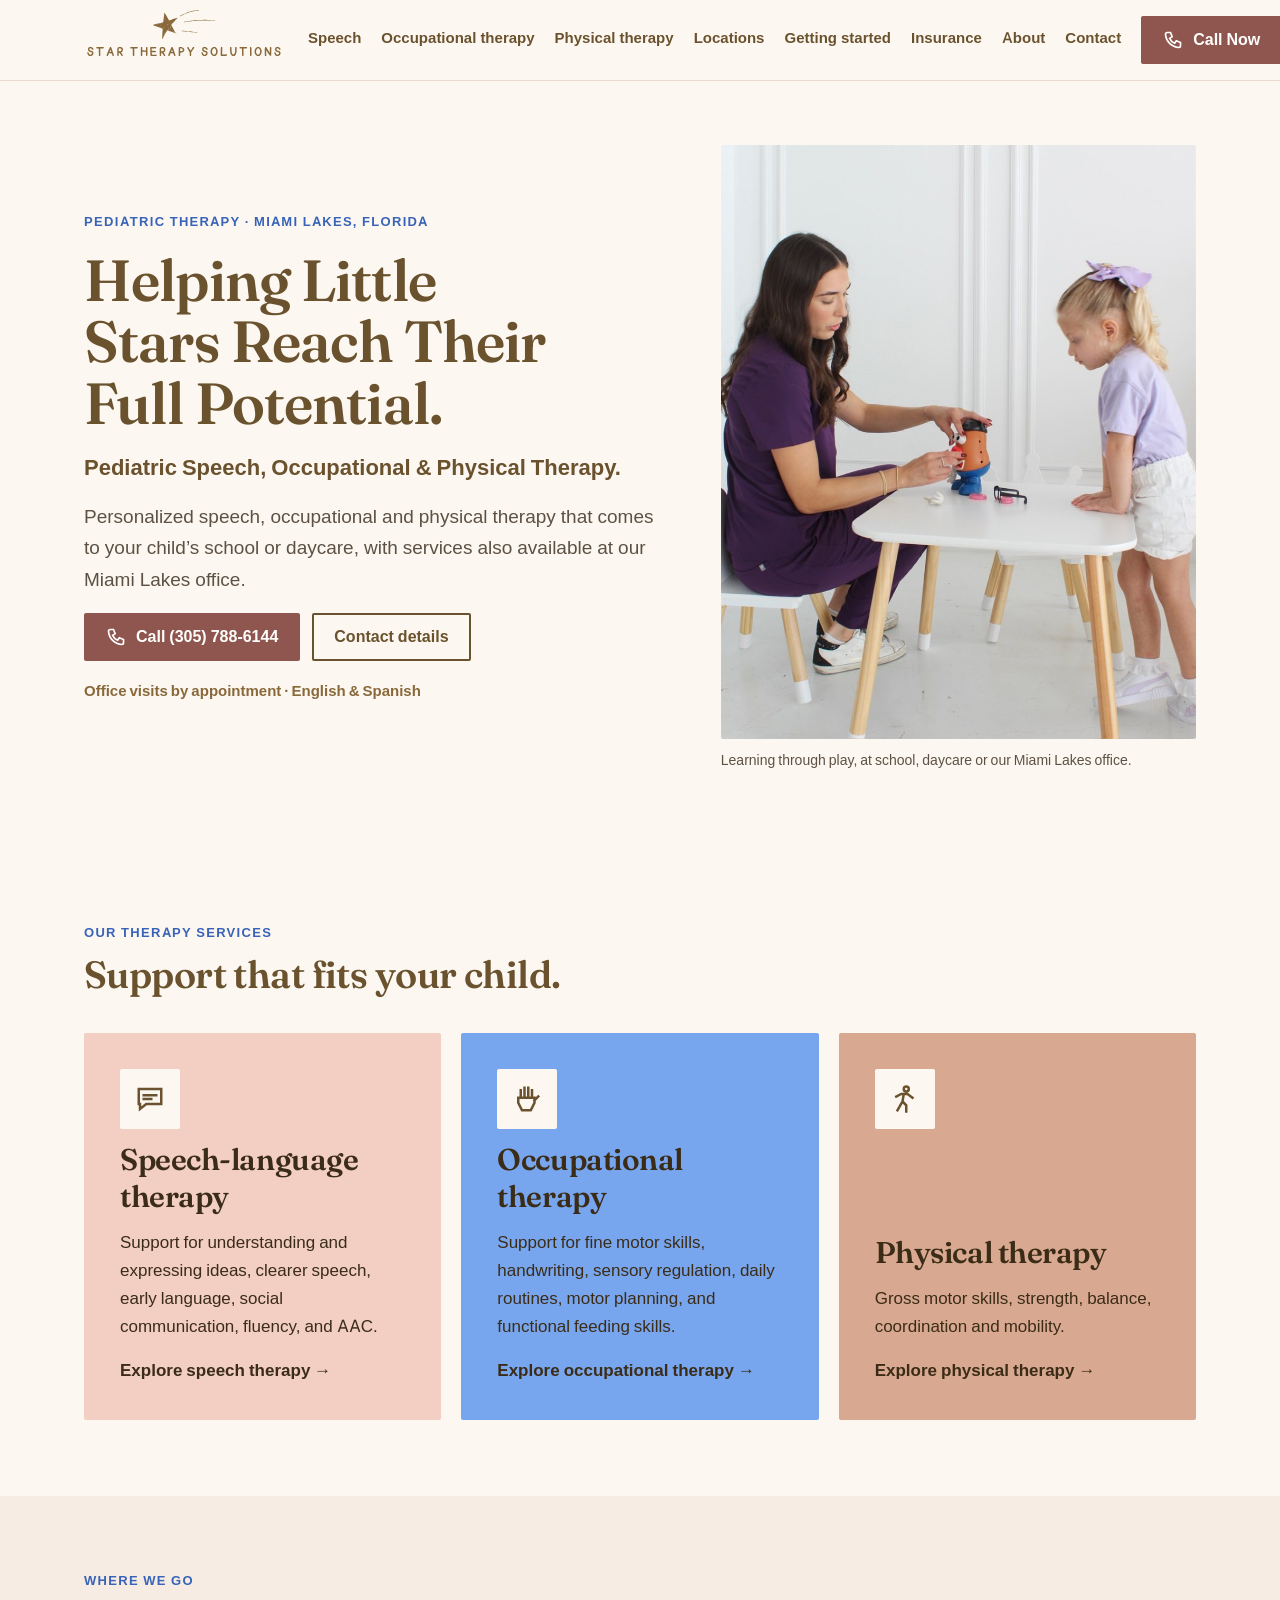
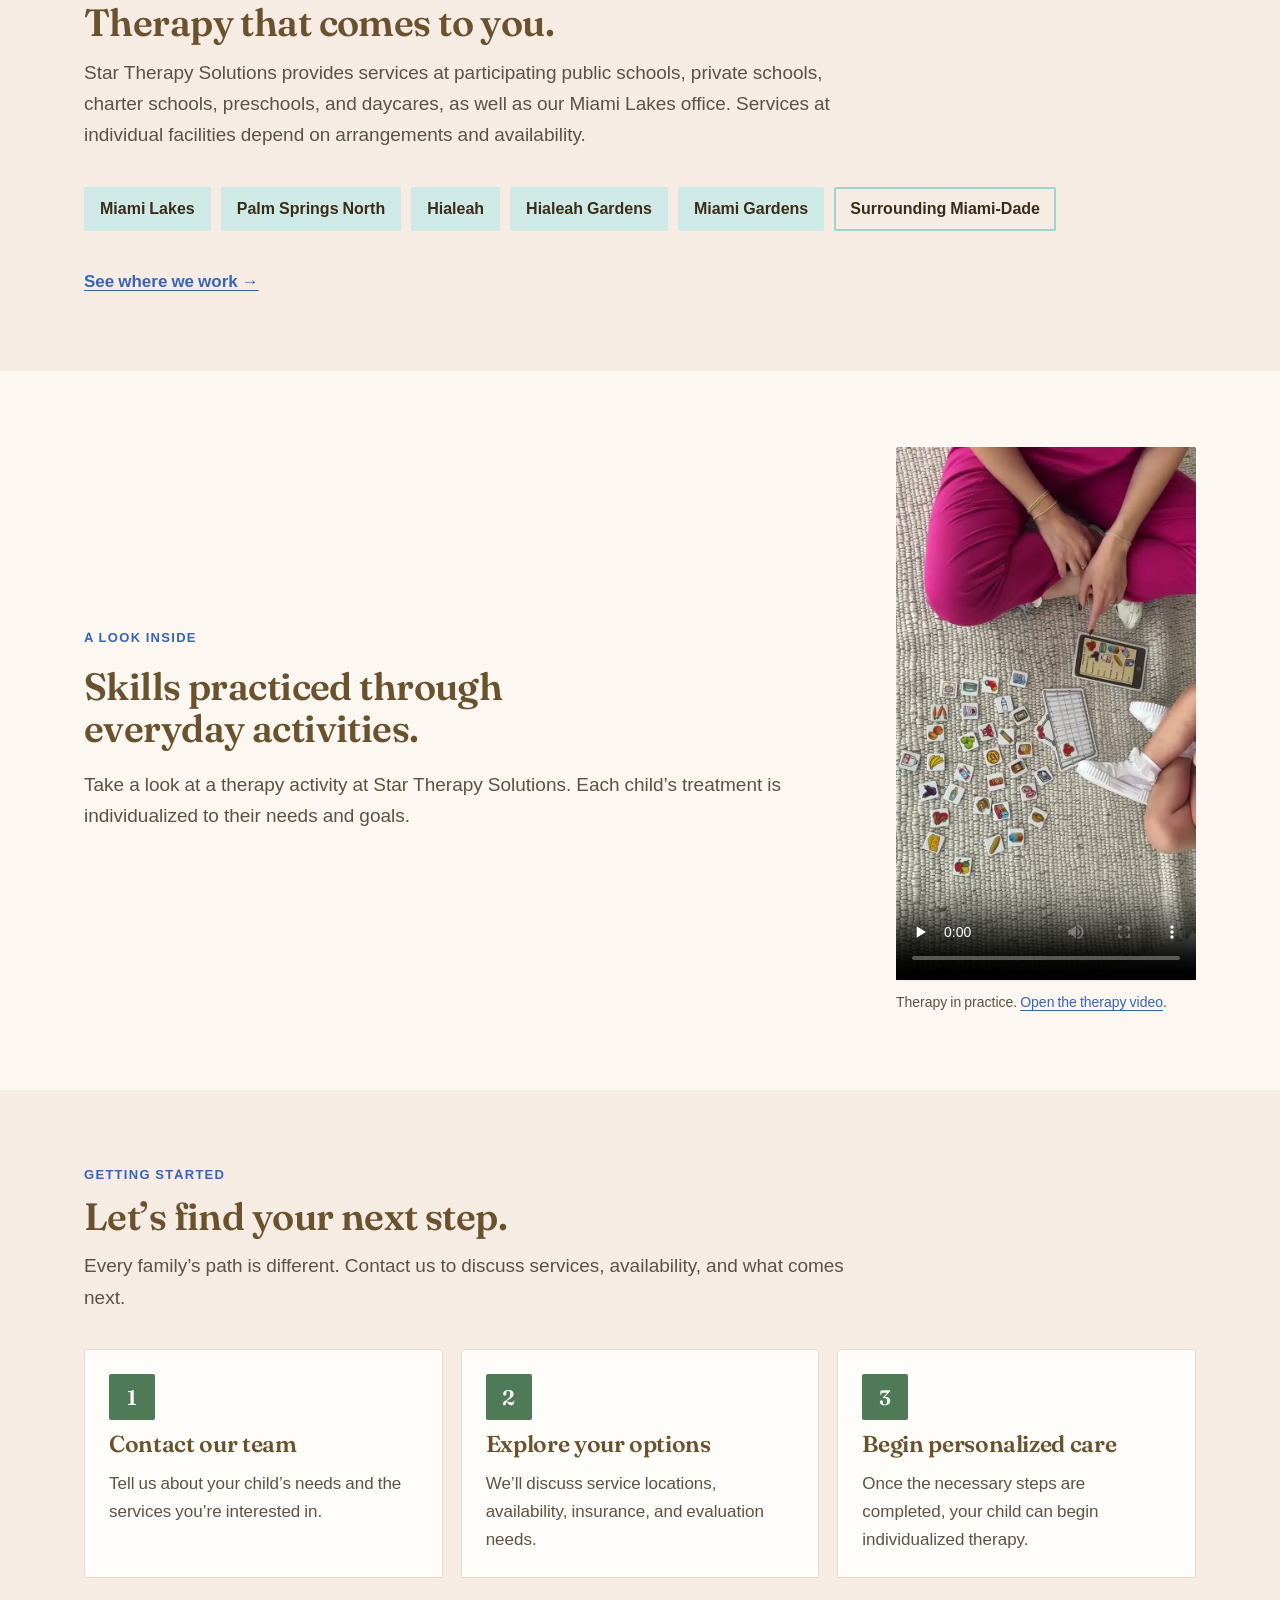
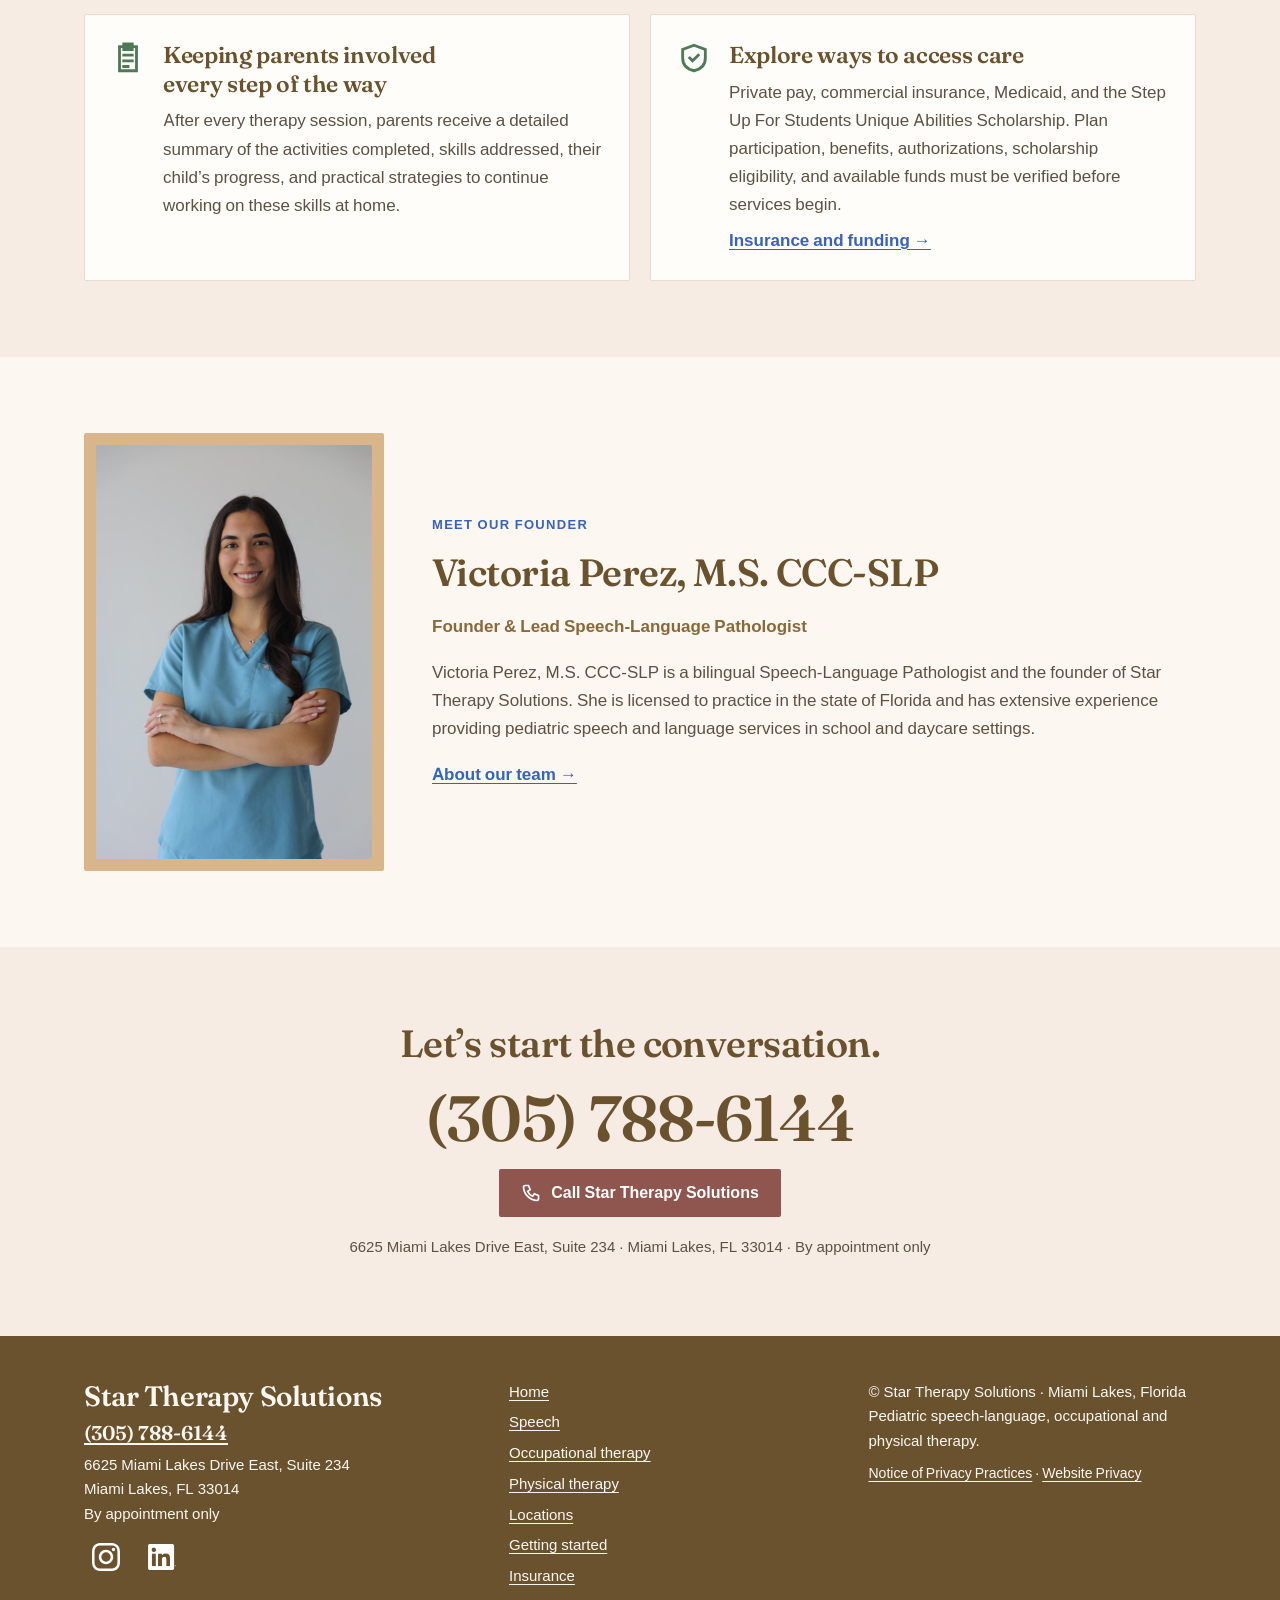
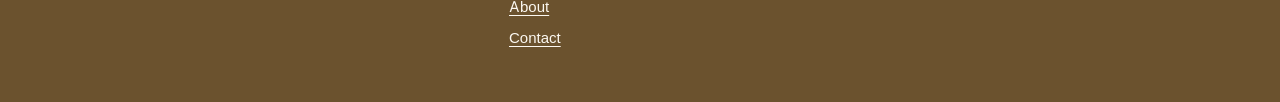
==== index.html @ a1a772ac "Add Privacy page and self-host fonts New /privacy/ page with Notice of Privacy Practices (placeholde" ====
<!doctype html>
<html lang="en">
<head>
  <meta charset="utf-8">
  <meta name="viewport" content="width=device-width, initial-scale=1">
  <title>Star Therapy Solutions | Pediatric Speech, OT and PT in Miami Lakes</title>
  <meta name="description" content="Pediatric speech-language, occupational and physical therapy at participating Miami-Dade schools and daycares and at our Miami Lakes office. Call (305) 788-6144.">
  <link rel="icon" href="startherapy.svg" type="image/svg+xml">
  <link rel="preload" href="assets/fonts/fraunces-600-latin.woff2" as="font" type="font/woff2" crossorigin>
  <link rel="stylesheet" href="assets/css/site.css">
</head>
<body>
  <a class="skip-link" href="#main">Skip to main content</a>
  <header class="site-header">
    <div class="wrap bar">
      <a class="logo" href="./" aria-label="Star Therapy Solutions home"><img src="startherapy.svg" alt="Star Therapy Solutions" width="1366" height="768"></a>
      <nav class="desktop-nav" aria-label="Main">
        <a href="speech-therapy/" style="--cur:var(--blush)">Speech</a>
        <a href="occupational-therapy/" style="--cur:var(--peri)">Occupational therapy</a>
        <a href="physical-therapy/" style="--cur:var(--clay)">Physical therapy</a>
        <a href="locations/" style="--cur:var(--mint)">Locations</a>
        <a href="getting-started/" style="--cur:var(--sage)">Getting started</a>
        <a href="insurance-funding/" style="--cur:var(--lavender)">Insurance</a>
        <a href="about/" style="--cur:var(--latte)">About</a>
        <a href="contact/" style="--cur:var(--rose)">Contact</a>
        <a class="btn" href="tel:+13057886144"><svg class="icon" aria-hidden="true"><use href="assets/icons/icons.svg#phone"></use></svg><span>Call Now</span></a>
      </nav>
      <details class="mobile-nav">
        <summary><svg class="icon" aria-hidden="true"><use href="assets/icons/icons.svg#menu"></use></svg><span>Menu</span></summary>
        <nav aria-label="Mobile navigation">
        <a href="speech-therapy/" style="--cur:var(--blush)">Speech</a>
        <a href="occupational-therapy/" style="--cur:var(--peri)">Occupational therapy</a>
        <a href="physical-therapy/" style="--cur:var(--clay)">Physical therapy</a>
        <a href="locations/" style="--cur:var(--mint)">Locations</a>
        <a href="getting-started/" style="--cur:var(--sage)">Getting started</a>
        <a href="insurance-funding/" style="--cur:var(--lavender)">Insurance</a>
        <a href="about/" style="--cur:var(--latte)">About</a>
        <a href="contact/" style="--cur:var(--rose)">Contact</a>
        <a class="btn" href="tel:+13057886144"><svg class="icon" aria-hidden="true"><use href="assets/icons/icons.svg#phone"></use></svg><span>Call Now</span></a>
        </nav>
      </details>
    </div>
  </header>

  <main id="main">
    <section class="hero" aria-labelledby="hero-title">
      <div class="wrap hero-grid">
        <div class="stack">
          <p class="eyebrow">Pediatric therapy · Miami Lakes, Florida</p>
          <h1 id="hero-title">Helping Little Stars Reach Their Full Potential.</h1>
          <p class="hero-subtitle">Pediatric Speech, Occupational &amp; Physical Therapy.</p>
          <p class="lede">Personalized speech, occupational and physical therapy that comes to your child’s school or daycare, with services also available at our Miami Lakes office.</p>
          <div class="actions"><a class="btn" href="tel:+13057886144"><svg class="icon" aria-hidden="true"><use href="assets/icons/icons.svg#phone"></use></svg><span>Call (305) 788-6144</span></a><a class="btn ghost" href="contact/">Contact details</a></div>
          <p class="note">Office visits by appointment · English &amp; Spanish</p>
        </div>
        <figure class="hero-photo"><img src="assets/images/therapy-play.jpg" alt="A therapist in purple scrubs and a young girl at a child-sized table, building a toy potato figure together." width="900" height="1125" fetchpriority="high"><figcaption>Learning through play, at school, daycare or our Miami Lakes office.</figcaption></figure>
      </div>
    </section>

    <section aria-labelledby="services-title">
      <div class="wrap stack-l">
        <div class="section-head"><p class="eyebrow">Our therapy services</p><h2 id="services-title">Support that fits your child.</h2></div>
        <div class="tiles">
          <a class="tile speech" href="speech-therapy/"><span class="plate"><svg class="icon" aria-hidden="true"><use href="assets/icons/icons.svg#speech"></use></svg></span><h3>Speech-language therapy</h3><p>Support for understanding and expressing ideas, clearer speech, early language, social communication, fluency, and AAC.</p><span class="more">Explore speech therapy →</span></a>
          <a class="tile ot" href="occupational-therapy/"><span class="plate"><svg class="icon" aria-hidden="true"><use href="assets/icons/icons.svg#ot"></use></svg></span><h3>Occupational therapy</h3><p>Support for fine motor skills, handwriting, sensory regulation, daily routines, motor planning, and functional feeding skills.</p><span class="more">Explore occupational therapy →</span></a>
          <a class="tile pt" href="physical-therapy/"><span class="plate"><svg class="icon" aria-hidden="true"><use href="assets/icons/icons.svg#pt"></use></svg></span><h3>Physical therapy</h3><p>Gross motor skills, strength, balance, coordination and mobility.</p><span class="more">Explore physical therapy →</span></a>
        </div>
      </div>
    </section>

    <section class="alt" aria-labelledby="locations-title">
      <div class="wrap stack-l">
        <div class="section-head"><p class="eyebrow">Where we go</p><h2 id="locations-title">Therapy that comes to you.</h2><p class="lede">Star Therapy Solutions provides services at participating public schools, private schools, charter schools, preschools, and daycares, as well as our Miami Lakes office. Services at individual facilities depend on arrangements and availability.</p></div>
        <div class="chips"><span class="chip">Miami Lakes</span><span class="chip">Palm Springs North</span><span class="chip">Hialeah</span><span class="chip">Hialeah Gardens</span><span class="chip">Miami Gardens</span><span class="chip region">Surrounding Miami-Dade</span></div>
        <p><a class="text-link" href="locations/">See where we work →</a></p>
      </div>
    </section>

    <section aria-labelledby="inside-title">
      <div class="wrap media">
        <div class="stack"><p class="eyebrow">A look inside</p><h2 id="inside-title">Skills practiced through everyday activities.</h2><p class="lede">Take a look at a therapy activity at Star Therapy Solutions. Each child’s treatment is individualized to their needs and goals.</p></div>
        <figure><video controls playsinline preload="none" poster="assets/images/therapy-session-poster.jpg" width="720" height="1280" aria-label="Therapy activity at Star Therapy Solutions"><source src="assets/video/therapy-session.mp4" type="video/mp4">Your browser cannot play this clip.</video><figcaption>Therapy in practice. <a href="assets/video/therapy-session.mp4">Open the therapy video</a>.</figcaption></figure>
      </div>
    </section>

    <section class="alt" aria-labelledby="start-title">
      <div class="wrap stack-l">
        <div class="section-head"><p class="eyebrow">Getting started</p><h2 id="start-title">Let’s find your next step.</h2><p class="lede">Every family’s path is different. Contact us to discuss services, availability, and what comes next.</p></div>
        <ol class="grid3">
          <li class="card step"><span class="num" aria-hidden="true">1</span><h3>Contact our team</h3><p>Tell us about your child’s needs and the services you’re interested in.</p></li>
          <li class="card step"><span class="num" aria-hidden="true">2</span><h3>Explore your options</h3><p>We’ll discuss service locations, availability, insurance, and evaluation needs.</p></li>
          <li class="card step"><span class="num" aria-hidden="true">3</span><h3>Begin personalized care</h3><p>Once the necessary steps are completed, your child can begin individualized therapy.</p></li>
        </ol>
        <div class="grid2">
          <article class="panel"><svg class="icon" aria-hidden="true"><use href="assets/icons/icons.svg#summary"></use></svg><div class="stack-s"><h3>Keeping parents involved every step of the way</h3><p>After every therapy session, parents receive a detailed summary of the activities completed, skills addressed, their child’s progress, and practical strategies to continue working on these skills at home.</p></div></article>
          <article class="panel"><svg class="icon" aria-hidden="true"><use href="assets/icons/icons.svg#shield"></use></svg><div class="stack-s"><h3>Explore ways to access care</h3><p>Private pay, commercial insurance, Medicaid, and the Step Up For Students Unique Abilities Scholarship. Plan participation, benefits, authorizations, scholarship eligibility, and available funds must be verified before services begin.</p><a class="text-link" href="insurance-funding/">Insurance and funding →</a></div></article>
        </div>
      </div>
    </section>

    <section aria-labelledby="founder-heading">
      <div class="wrap founder">
        <figure class="founder-photo"><img src="assets/images/victoria-perez.jpg" alt="Victoria Perez, smiling, in teal scrubs with her arms crossed." width="900" height="1350" loading="lazy"></figure>
        <div class="stack">
          <p class="eyebrow">Meet our founder</p>
          <h2 id="founder-heading">Victoria Perez, M.S. CCC-SLP</h2>
          <p class="role">Founder &amp; Lead Speech-Language Pathologist</p>
          <p>Victoria Perez, M.S. CCC-SLP is a bilingual Speech-Language Pathologist and the founder of Star Therapy Solutions. She is licensed to practice in the state of Florida and has extensive experience providing pediatric speech and language services in school and daycare settings.</p>
          <p><a class="text-link" href="about/">About our team →</a></p>
        </div>
      </div>
    </section>

    <section class="cta" aria-labelledby="cta-heading">
      <div class="wrap stack center">
        <h2 id="cta-heading">Let’s start the conversation.</h2>
        <p class="phone-big"><a href="tel:+13057886144">(305) 788-6144</a></p>
        <a class="btn" href="tel:+13057886144"><svg class="icon" aria-hidden="true"><use href="assets/icons/icons.svg#phone"></use></svg><span>Call Star Therapy Solutions</span></a>
        <p class="small">6625 Miami Lakes Drive East, Suite 234 · Miami Lakes, FL 33014 · By appointment only</p>
      </div>
    </section>
  </main>

  <footer class="site-footer">
    <div class="wrap footer-grid">
      <div class="stack-s">
        <p class="footer-name">Star Therapy Solutions</p>
        <p class="footer-phone"><a href="tel:+13057886144">(305) 788-6144</a></p>
        <address>6625 Miami Lakes Drive East, Suite 234<br>Miami Lakes, FL 33014<br>By appointment only</address>
        <nav class="footer-social" aria-label="Social media"><a href="https://www.instagram.com/startherapysolutions/" aria-label="Star Therapy Solutions on Instagram (opens in a new tab)" target="_blank" rel="noopener noreferrer"><img class="social-icon" src="assets/images/instagram-glyph-black.svg" alt="" width="32" height="32" loading="lazy"></a><a href="https://www.linkedin.com/company/star-therapy-solutions/" aria-label="Star Therapy Solutions on LinkedIn (opens in a new tab)" target="_blank" rel="noopener noreferrer"><img class="social-icon" src="assets/images/linkedin-in-black.png" alt="" width="32" height="32" loading="lazy"></a></nav>
      </div>
      <nav class="footer-links" aria-label="Footer"><a href="./">Home</a><a href="speech-therapy/">Speech</a><a href="occupational-therapy/">Occupational therapy</a><a href="physical-therapy/">Physical therapy</a><a href="locations/">Locations</a><a href="getting-started/">Getting started</a><a href="insurance-funding/">Insurance</a><a href="about/">About</a><a href="contact/">Contact</a></nav>
      <div class="stack-s">
        <p>© Star Therapy Solutions · Miami Lakes, Florida<br>Pediatric speech-language, occupational and physical therapy.</p>
        <p class="footer-legal"><a href="privacy/#notice">Notice of Privacy Practices</a> · <a href="privacy/#website">Website Privacy</a></p>
      </div>
    </div>
  </footer>
  <div class="mobile-actions" aria-label="Quick contact"><a class="btn" href="tel:+13057886144"><svg class="icon" aria-hidden="true"><use href="assets/icons/icons.svg#phone"></use></svg><span>Call Now</span></a><a class="btn ghost" href="contact/">Contact details</a></div>
  <script src="assets/js/navigation.js"></script>
</body>
</html>
---- assets/css/site.css ----
/* Star Therapy Solutions · Direction A (Warm)
   Owner palette (October 2026), Fraunces headlines, Public Sans text, 2px corners.
   Pastel tiles carry deep-bronze text; only rosewood and sage deep carry white text. */
/* Fonts are self-hosted (SIL Open Font License, see assets/fonts/OFL-*.txt) so no visitor data goes to a font service. */
@font-face{font-family:"Fraunces";font-style:normal;font-weight:600;font-display:swap;src:url("../fonts/fraunces-600-latin.woff2") format("woff2")}
@font-face{font-family:"Public Sans";font-style:normal;font-weight:100 900;font-display:swap;src:url("../fonts/public-sans-latin.woff2") format("woff2")}
:root{
  --cream:#FCF8F1; --sand:#F6ECE3; --card:#FFFDF9; --line:#EADBD0;
  --ink:#6B522E; --body:#5C5144; --logo:#89683A; --deep:#3B2C17;
  --blush:#F2CEC3; --peri:#78A6EE; --peri-deep:#3863B8; --mint:#CFEAE6; --mint-line:#9FD3CC;
  --latte:#D9B68A; --sage:#9CC5A1; --sage-deep:#4E7A57; --lavender:#E6D2F2; --clay:#D9A890;
  --rose:#8F5650; --rose-hover:#74443F;
  --head:'Fraunces',Georgia,serif; --text:'Public Sans',Arial,sans-serif;
  --r:2px; --wrap:1160px;
  color-scheme:light;
}

*{box-sizing:border-box}
html{scroll-behavior:smooth;scroll-padding-top:100px}
body{margin:0;background:var(--cream);color:var(--body);font:17px/1.65 var(--text);overflow-wrap:break-word;-webkit-font-smoothing:antialiased}
img,video{max-width:100%;height:auto;display:block}
figure{margin:0}
ul,ol{margin:0;padding:0;list-style:none}
address{font-style:normal}
p{margin:0}
h1,h2,h3{font-family:var(--head);font-weight:600;color:var(--ink);margin:0;text-wrap:balance;letter-spacing:-.015em}
h1{font-size:clamp(34px,5vw,58px);line-height:1.06}
h2{font-size:clamp(28px,3.2vw,38px);line-height:1.12}
h3,.h3{font-size:clamp(20px,2vw,23px);line-height:1.25}
a{color:var(--peri-deep);text-underline-offset:3px}
a:focus-visible,button:focus-visible,summary:focus-visible,video:focus-visible{outline:3px solid var(--peri-deep);outline-offset:3px}
.sr-only{position:absolute;width:1px;height:1px;padding:0;margin:-1px;overflow:hidden;clip-path:inset(50%);white-space:nowrap;border:0}
.skip-link{position:fixed;top:8px;left:8px;transform:translateY(-160%);z-index:100;background:var(--card);color:var(--ink);padding:12px 20px;border:2px solid var(--ink);border-radius:var(--r)}
.skip-link:focus{transform:translateY(0)}
.wrap{max-width:var(--wrap);margin:0 auto;padding-inline:24px}
.stack{display:flex;flex-direction:column;gap:18px;min-width:0}
.stack-s{display:flex;flex-direction:column;gap:8px;min-width:0}
.stack-l{display:flex;flex-direction:column;gap:36px}
.center{align-items:center;text-align:center}
.icon{width:24px;height:24px;flex:none;fill:none;stroke:currentColor;stroke-width:2;stroke-linecap:square;stroke-linejoin:miter}

/* Header */
.site-header{position:sticky;top:0;z-index:20;background:rgba(252,248,241,.96);backdrop-filter:blur(10px);border-bottom:1px solid var(--line)}
.bar{display:flex;align-items:center;gap:24px;min-height:80px;position:relative}
.logo{display:block;width:200px;height:62px;overflow:hidden;flex:none}
.logo img{width:200px;transform:translateY(-24px)}
.desktop-nav{margin-left:auto;display:flex;align-items:center;gap:20px}
.desktop-nav a:not(.btn){color:var(--ink);text-decoration:none;font-weight:600;font-size:15px;padding-block:6px;border-bottom:3px solid transparent;white-space:nowrap}
.desktop-nav a:not(.btn):hover{border-bottom-color:var(--line)}
.desktop-nav a[aria-current="page"]{border-bottom-color:var(--cur,var(--rose))}
.mobile-nav{display:none;margin-left:auto}
.mobile-nav summary{list-style:none;display:inline-flex;align-items:center;gap:8px;cursor:pointer;min-height:44px;padding:10px 14px;border:1px solid var(--line);border-radius:var(--r);font-weight:700;color:var(--ink)}
.mobile-nav summary::-webkit-details-marker{display:none}
.mobile-nav nav{position:absolute;top:100%;left:0;right:0;display:flex;flex-direction:column;padding:6px 24px 18px;background:var(--cream);border-bottom:1px solid var(--line);box-shadow:0 16px 24px rgba(59,44,23,.08)}
.mobile-nav nav a:not(.btn){display:flex;justify-content:space-between;align-items:center;padding:14px 0;border-bottom:1px solid var(--line);font:600 20px/1.2 var(--head);color:var(--ink);text-decoration:none}
.mobile-nav nav a:not(.btn)::after{content:"";width:12px;height:12px;background:var(--cur,var(--line))}
.mobile-nav nav .btn{margin-top:16px}

/* Buttons */
.btn{display:inline-flex;align-items:center;justify-content:center;gap:10px;white-space:nowrap;min-height:48px;padding:13px 22px;background:var(--rose);color:#FFFEFC;font:700 16px/1.2 var(--text);text-decoration:none;border:0;border-radius:var(--r);transition:background .15s}
.btn:hover{background:var(--rose-hover)}
.btn .icon{width:20px;height:20px}
.btn.ghost{background:transparent;color:var(--ink);border:2px solid var(--ink);padding:11px 20px}
.btn.ghost:hover{background:var(--sand)}
.actions{display:flex;flex-wrap:wrap;gap:12px}
.text-link{font-weight:700}

/* Sections */
section{padding-block:76px}
.alt{background:var(--sand)}
.section-head{display:flex;flex-direction:column;gap:12px;max-width:760px}
.eyebrow{font:700 13px/1.4 var(--text);letter-spacing:.1em;text-transform:uppercase;color:var(--peri-deep)}
.lede{font-size:clamp(17px,1.8vw,19px);max-width:60ch}
.small{font-size:15px;max-width:72ch}
.note{font-size:15px;font-weight:700;color:var(--logo)}
.grid2{display:grid;grid-template-columns:1fr 1fr;gap:20px}
.grid3{display:grid;grid-template-columns:repeat(3,1fr);gap:18px}

/* Hero */
.hero{padding-block:64px 76px}
.hero-grid{display:grid;grid-template-columns:1.1fr .9fr;gap:56px;align-items:center}
.hero-subtitle{font:600 clamp(19px,2vw,22px)/1.4 var(--text);color:var(--ink)}
.hero-photo{max-width:480px;justify-self:end;width:100%}
.hero-photo img{width:100%;border-radius:var(--r)}
.hero-photo figcaption,.media figcaption{font-size:14px;color:var(--body);margin-top:10px}
.page-hero{padding-block:60px 64px}

/* Chips */
.chips{display:flex;flex-wrap:wrap;gap:10px}
.chip{background:var(--mint);color:var(--deep);font-weight:700;font-size:16px;padding:9px 16px;border-radius:var(--r)}
.chip.region{background:transparent;border:2px solid var(--mint-line);padding:7px 14px}

/* Service tiles and icon plates */
.tiles{display:grid;grid-template-columns:repeat(3,1fr);gap:20px}
.tile{display:flex;flex-direction:column;justify-content:flex-end;gap:12px;min-height:300px;padding:36px;border-radius:var(--r);color:var(--deep);text-decoration:none;transition:transform .15s}
.tile:hover{transform:translateY(-3px)}
.tile h3{font-size:clamp(24px,2.6vw,30px);color:var(--deep)}
.tile .more{font-weight:700;margin-top:4px}
.tile.speech{background:var(--blush)}
.tile.ot{background:var(--peri)}
.tile.pt{background:var(--clay)}
.plate{width:60px;height:60px;display:grid;place-items:center;flex:none;background:var(--cream);color:var(--ink);border-radius:var(--r)}
.plate .icon{width:30px;height:30px}
.tile .plate{margin-bottom:auto}
.plate.big{width:76px;height:76px}
.plate.big .icon{width:38px;height:38px}
.plate.speech{background:var(--blush);color:var(--deep)}
.plate.ot{background:var(--peri);color:var(--deep)}
.plate.pt{background:var(--clay);color:var(--deep)}
.plate.loc{background:var(--mint);color:var(--deep)}
.plate.fund{background:var(--lavender);color:var(--deep)}

/* Cards, steps, panels */
.card{display:flex;flex-direction:column;gap:10px;min-width:0;background:var(--card);border:1px solid var(--line);border-radius:var(--r);padding:24px}
.card.row{flex-direction:row;align-items:flex-start;gap:18px}
.area{border-top:5px solid var(--stripe)}
.area h3{font-size:19px}
.area p{font-size:15px}
.step .num{width:46px;height:46px;display:grid;place-items:center;background:var(--sage-deep);color:#FFFEFC;font:600 21px var(--head);border-radius:var(--r)}
.panel{display:flex;gap:18px;min-width:0;background:var(--sand);border-radius:var(--r);padding:26px}
.alt .panel{background:var(--card);border:1px solid var(--line)}
.panel > .icon{width:34px;height:34px;color:var(--sage-deep)}
.notice{max-width:72ch;background:var(--sand);border-left:4px solid var(--rose);padding:14px 18px;font-size:15px}

/* Video, founder, team, settings, office */
.media{display:grid;grid-template-columns:1fr 300px;gap:56px;align-items:center}
.media video{width:100%;aspect-ratio:9/16;object-fit:contain;background:var(--sand);border-radius:var(--r)}
.founder{display:grid;grid-template-columns:300px 1fr;gap:48px;align-items:center}
.founder-photo{padding:12px;background:var(--latte);border-radius:var(--r)}
.founder-photo img{width:100%;border-radius:var(--r)}
.role{font-weight:700;color:var(--logo)}
.team-photo{padding:12px;background:var(--latte);border-radius:var(--r)}
.team-photo img{width:100%;border-radius:var(--r)}
.team-photo figcaption{font-size:14px;color:var(--deep);margin-top:10px;font-weight:600}
.settings li{display:flex;align-items:center;gap:16px;padding-block:16px;border-bottom:1px solid var(--line)}
.settings li:last-child{border-bottom:0}
.settings p{font-size:15px}
.office-card{padding:0;overflow:hidden}
.office-card img{width:100%;aspect-ratio:16/10;object-fit:cover;object-position:50% 60%}
.office-card .stack{padding:24px}

/* Call section */
.cta{background:var(--sand)}
.phone-big{font:600 clamp(38px,6vw,64px)/1.05 var(--head);color:var(--ink);letter-spacing:-.015em}
.phone-big a{color:inherit;text-decoration:none}
.phone-big a:hover{text-decoration:underline}

/* Footer */
.site-footer{background:var(--ink);color:var(--cream);padding-block:44px 52px;font-size:15px}
.footer-grid{display:grid;grid-template-columns:1.2fr 1fr 1fr;gap:32px}
.site-footer a{color:var(--cream)}
.footer-links{display:flex;flex-direction:column;gap:6px}
.footer-name{font:600 28px/1.15 var(--head);letter-spacing:-.015em}
.footer-phone{font:600 20px var(--head)}
.footer-social{display:flex;gap:12px}
.footer-social a{display:inline-grid;place-items:center;width:44px;height:44px;border-radius:var(--r);transition:opacity .15s}
.footer-social a:hover{opacity:.75}
.social-icon{width:28px;height:28px;object-fit:contain;filter:invert(1)}

/* Mobile call bar */
.mobile-actions{display:none}

@media (max-width:1060px){
  .tiles{grid-template-columns:1fr 1fr}
  .tiles .tile:last-child{grid-column:1 / -1;min-height:220px}
}
@media (max-width:1260px){
  .desktop-nav{display:none}
  .mobile-nav{display:block}
}
@media (max-width:860px){
  .hero-grid,.tiles,.grid2,.grid3,.founder,.media,.footer-grid{grid-template-columns:1fr}
  .hero-photo{justify-self:start}
  .founder-photo{max-width:300px}
  .media figure{max-width:300px}
  section{padding-block:56px}
  .hero{padding-block:40px 56px}
  .tile{min-height:240px;padding:28px}
  .mobile-actions{display:flex;position:fixed;left:0;right:0;bottom:0;z-index:30;gap:10px;padding:12px 16px calc(12px + env(safe-area-inset-bottom,0px));background:var(--cream);border-top:1px solid var(--line)}
  .mobile-actions .btn:first-child{flex:1}
  body{padding-bottom:84px}
  html{scroll-padding-bottom:96px}
}
@media (max-width:420px){
  .wrap{padding-inline:18px}
  .logo{width:170px;height:53px}
  .logo img{width:170px;transform:translateY(-20px)}
  .hero .actions{flex-direction:column;align-items:stretch}
  .card.row{flex-direction:column}
}
@media (max-width:360px){
  .bar{gap:12px}
  .logo{width:138px;height:43px}
  .logo img{width:138px;transform:translateY(-16px)}
  .mobile-nav summary{padding:10px 12px}
}
@media (prefers-reduced-motion:reduce){html{scroll-behavior:auto}*{transition:none!important}}
/* Privacy page and footer legal links */
.legal > *{max-width:760px}
.legal h3{margin-top:12px}
.footer-legal{font-size:14px}
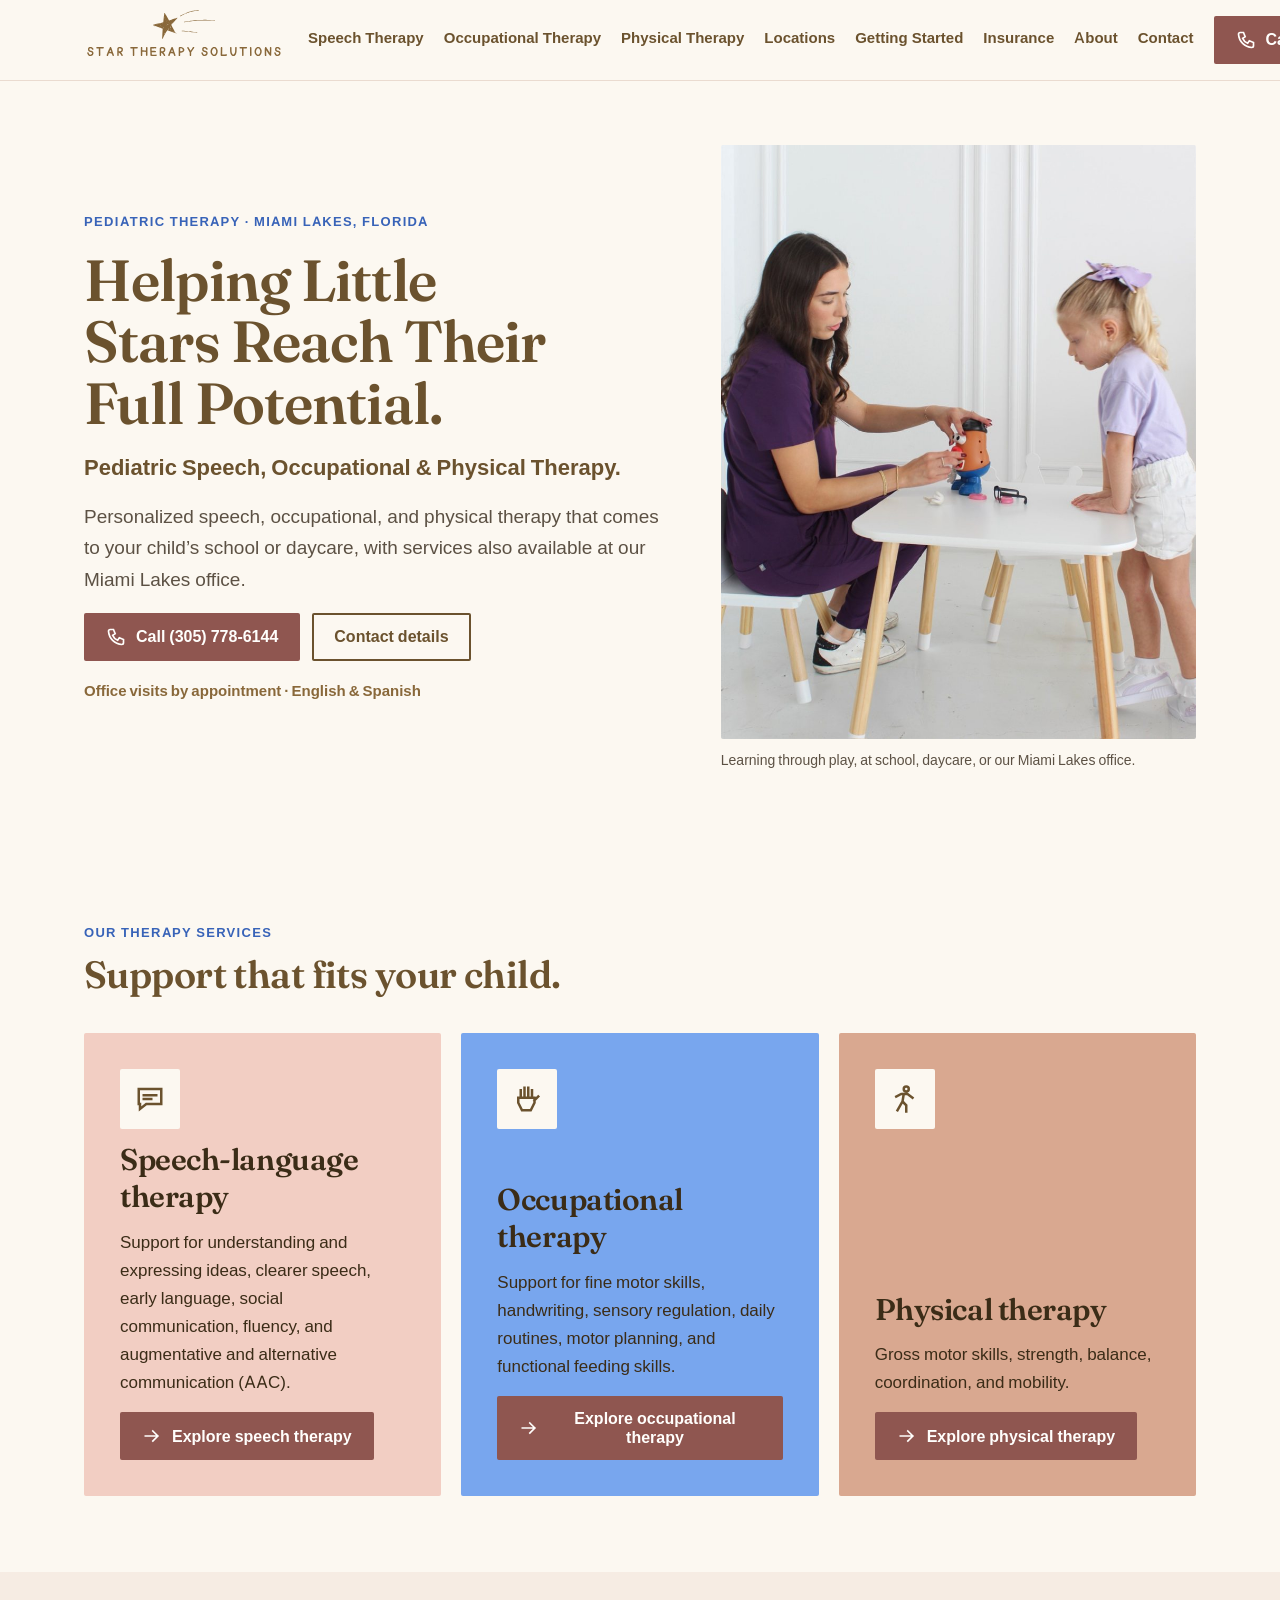
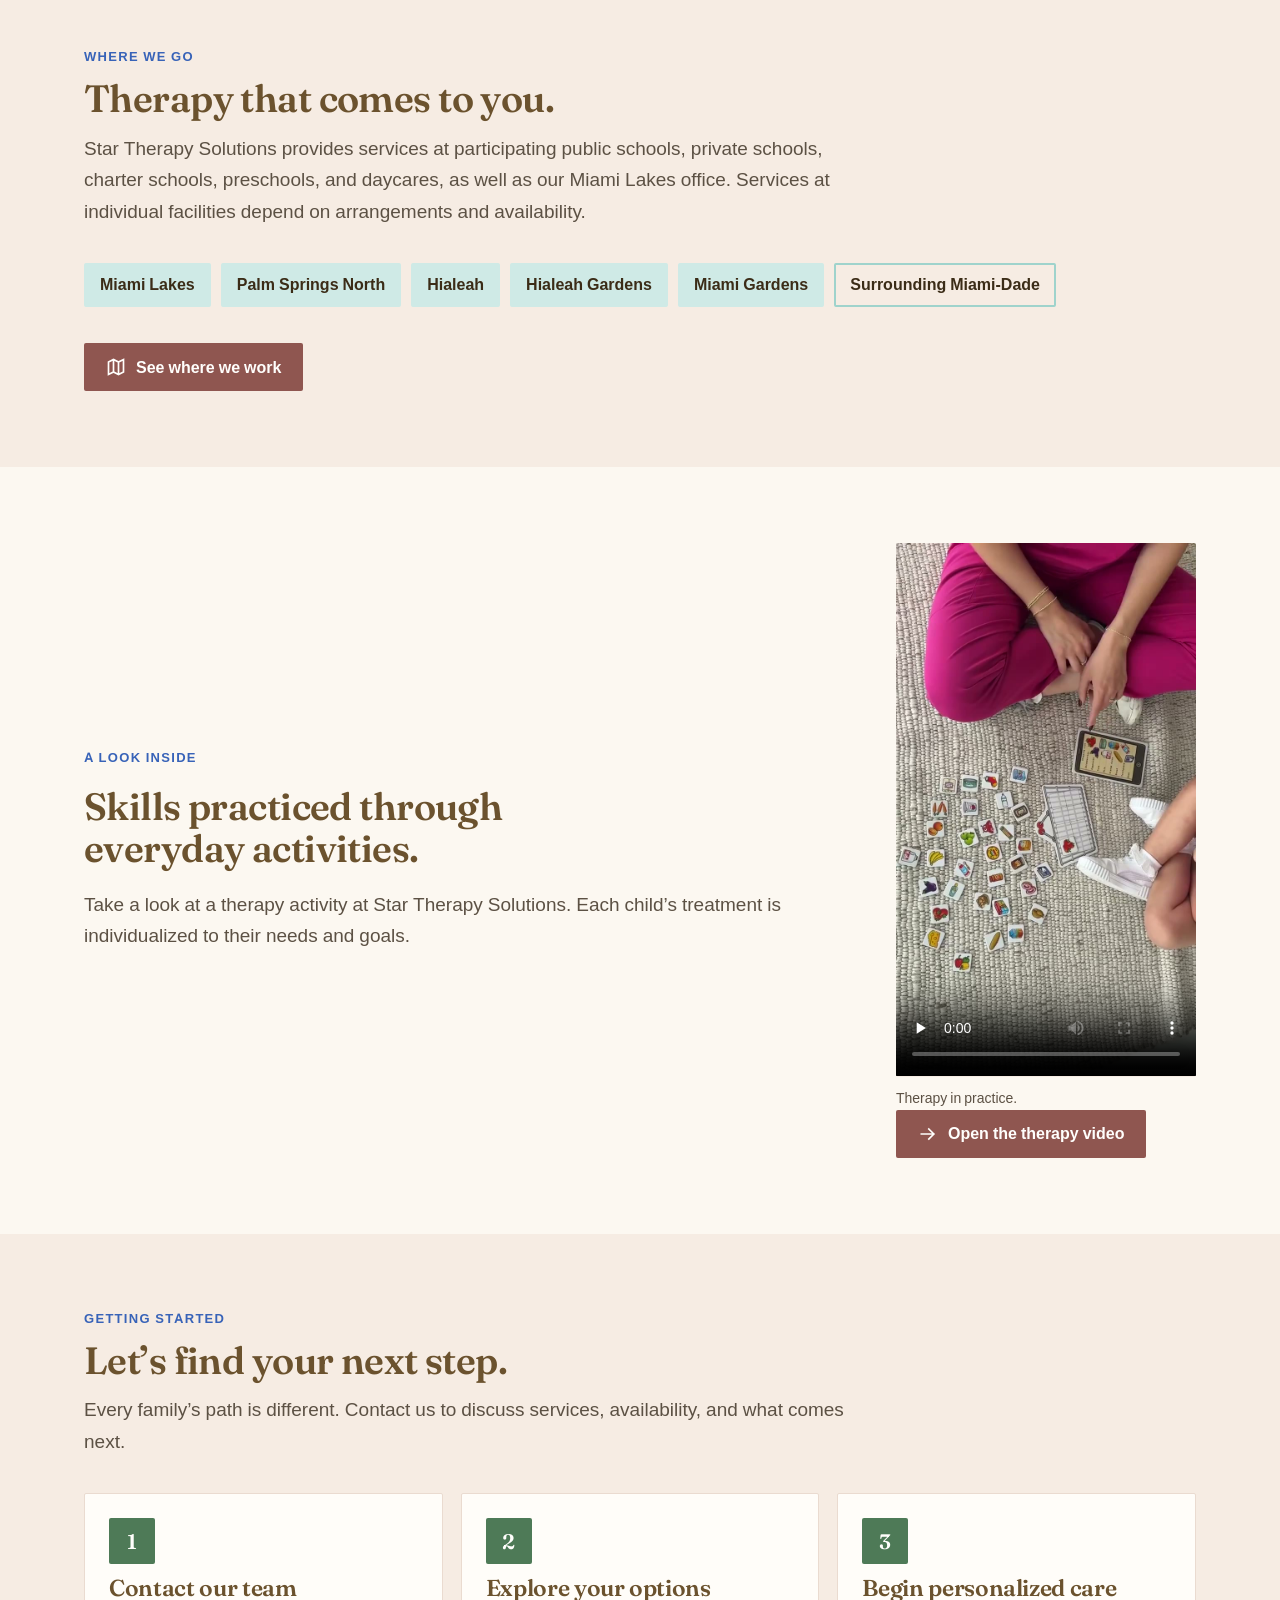
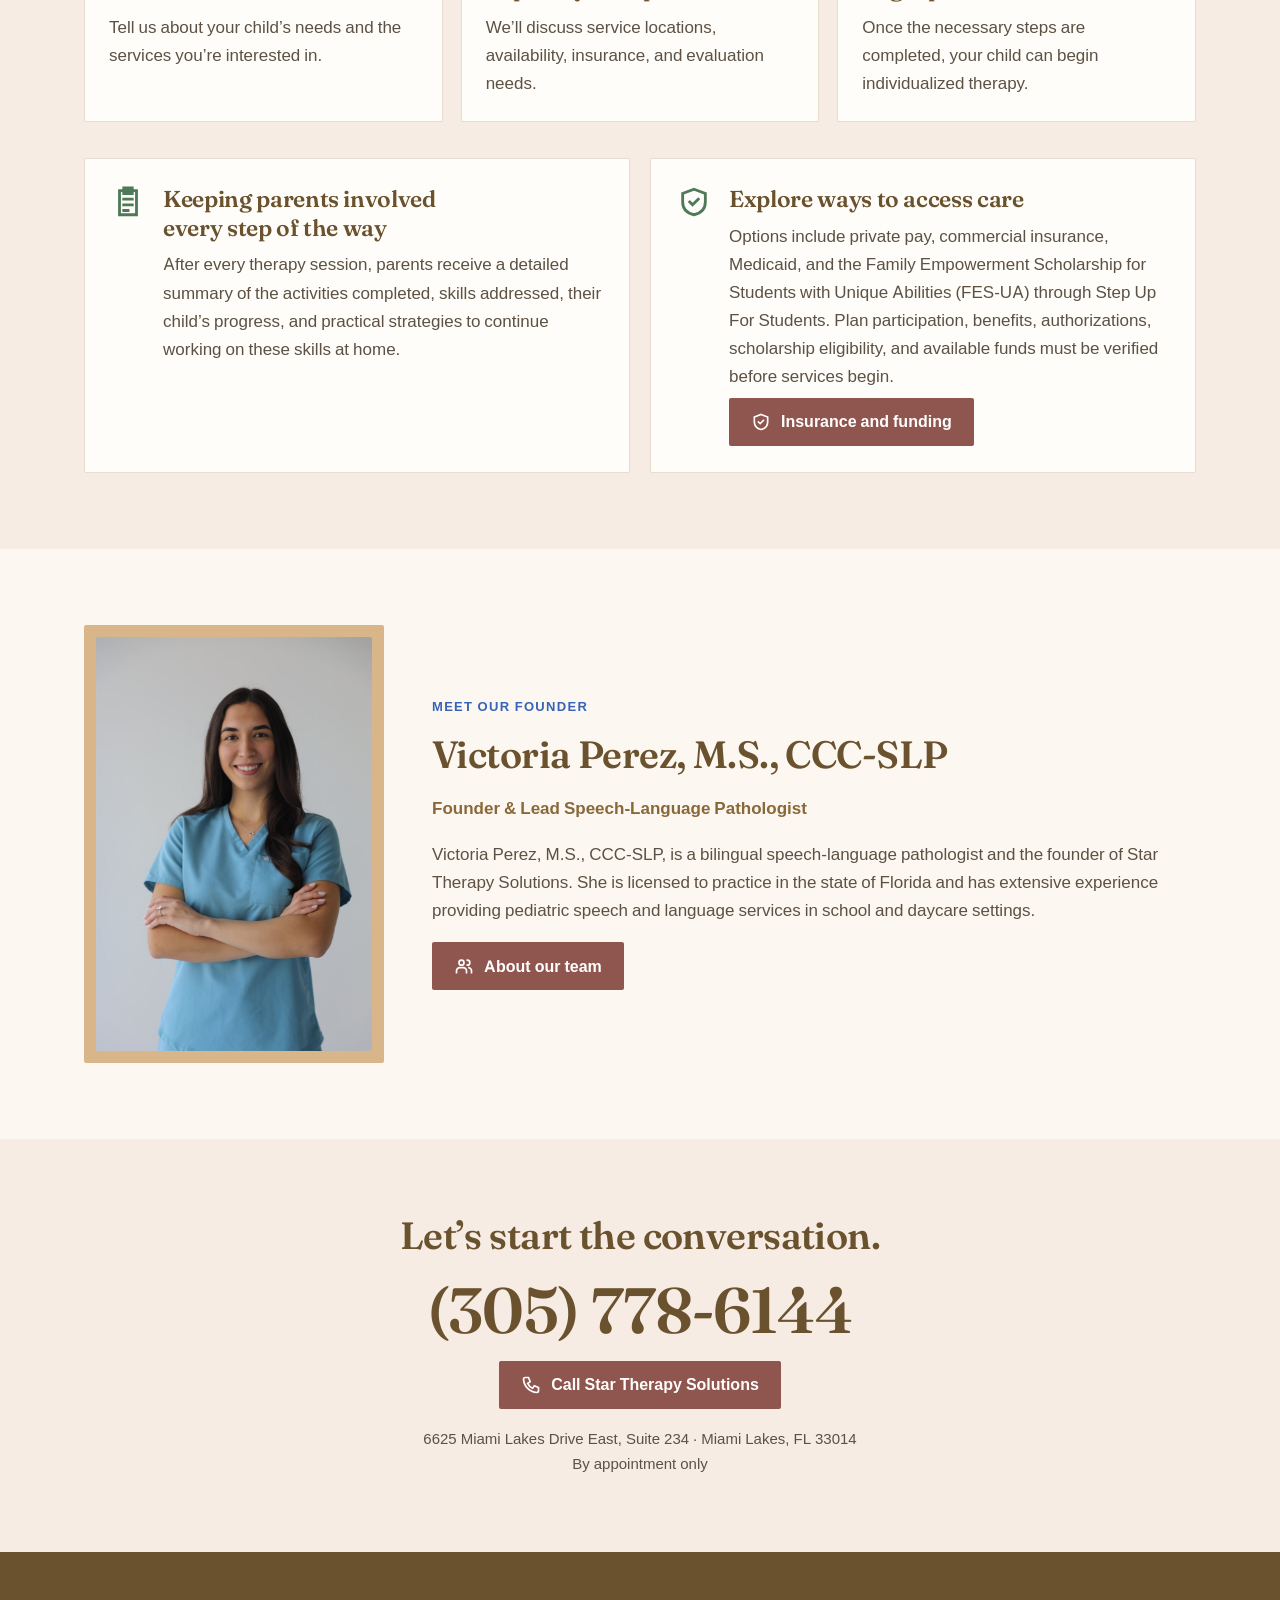
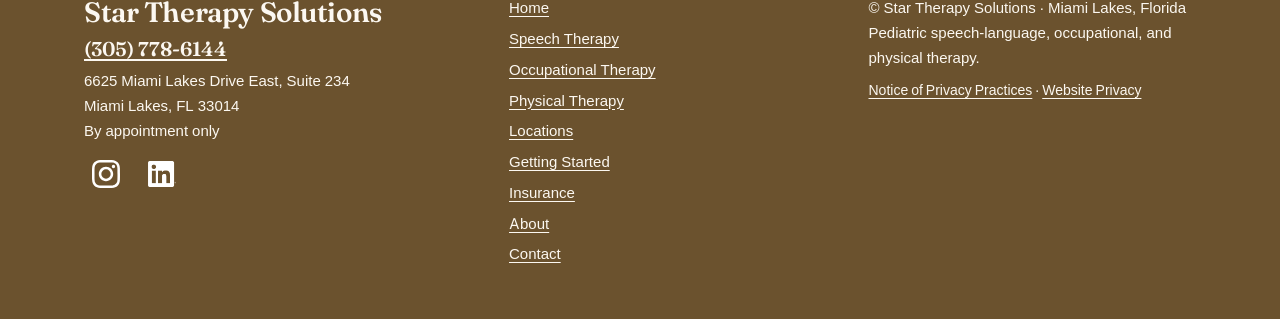
==== commit ffe910fd: "Apply owner-approved website proofreading and privacy updates" ====
--- a/index.html
+++ b/index.html
@@ -4,7 +4,7 @@
   <meta charset="utf-8">
   <meta name="viewport" content="width=device-width, initial-scale=1">
   <title>Star Therapy Solutions | Pediatric Speech, OT and PT in Miami Lakes</title>
-  <meta name="description" content="Pediatric speech-language, occupational and physical therapy at participating Miami-Dade schools and daycares and at our Miami Lakes office. Call (305) 788-6144.">
+  <meta name="description" content="Pediatric speech-language, occupational, and physical therapy at participating Miami-Dade schools and daycares and at our Miami Lakes office. Call (305) 778-6144.">
   <link rel="icon" href="startherapy.svg" type="image/svg+xml">
   <link rel="preload" href="assets/fonts/fraunces-600-latin.woff2" as="font" type="font/woff2" crossorigin>
   <link rel="stylesheet" href="assets/css/site.css">
@@ -15,28 +15,28 @@
     <div class="wrap bar">
       <a class="logo" href="./" aria-label="Star Therapy Solutions home"><img src="startherapy.svg" alt="Star Therapy Solutions" width="1366" height="768"></a>
       <nav class="desktop-nav" aria-label="Main">
-        <a href="speech-therapy/" style="--cur:var(--blush)">Speech</a>
-        <a href="occupational-therapy/" style="--cur:var(--peri)">Occupational therapy</a>
-        <a href="physical-therapy/" style="--cur:var(--clay)">Physical therapy</a>
+        <a href="speech-therapy/" style="--cur:var(--blush)">Speech Therapy</a>
+        <a href="occupational-therapy/" style="--cur:var(--peri)">Occupational Therapy</a>
+        <a href="physical-therapy/" style="--cur:var(--clay)">Physical Therapy</a>
         <a href="locations/" style="--cur:var(--mint)">Locations</a>
-        <a href="getting-started/" style="--cur:var(--sage)">Getting started</a>
+        <a href="getting-started/" style="--cur:var(--sage)">Getting Started</a>
         <a href="insurance-funding/" style="--cur:var(--lavender)">Insurance</a>
         <a href="about/" style="--cur:var(--latte)">About</a>
         <a href="contact/" style="--cur:var(--rose)">Contact</a>
-        <a class="btn" href="tel:+13057886144"><svg class="icon" aria-hidden="true"><use href="assets/icons/icons.svg#phone"></use></svg><span>Call Now</span></a>
+        <a class="btn" href="tel:+13057786144"><svg class="icon" aria-hidden="true"><use href="assets/icons/icons.svg#phone"></use></svg><span>Call Now</span></a>
       </nav>
       <details class="mobile-nav">
         <summary><svg class="icon" aria-hidden="true"><use href="assets/icons/icons.svg#menu"></use></svg><span>Menu</span></summary>
         <nav aria-label="Mobile navigation">
-        <a href="speech-therapy/" style="--cur:var(--blush)">Speech</a>
-        <a href="occupational-therapy/" style="--cur:var(--peri)">Occupational therapy</a>
-        <a href="physical-therapy/" style="--cur:var(--clay)">Physical therapy</a>
+        <a href="speech-therapy/" style="--cur:var(--blush)">Speech Therapy</a>
+        <a href="occupational-therapy/" style="--cur:var(--peri)">Occupational Therapy</a>
+        <a href="physical-therapy/" style="--cur:var(--clay)">Physical Therapy</a>
         <a href="locations/" style="--cur:var(--mint)">Locations</a>
-        <a href="getting-started/" style="--cur:var(--sage)">Getting started</a>
+        <a href="getting-started/" style="--cur:var(--sage)">Getting Started</a>
         <a href="insurance-funding/" style="--cur:var(--lavender)">Insurance</a>
         <a href="about/" style="--cur:var(--latte)">About</a>
         <a href="contact/" style="--cur:var(--rose)">Contact</a>
-        <a class="btn" href="tel:+13057886144"><svg class="icon" aria-hidden="true"><use href="assets/icons/icons.svg#phone"></use></svg><span>Call Now</span></a>
+        <a class="btn" href="tel:+13057786144"><svg class="icon" aria-hidden="true"><use href="assets/icons/icons.svg#phone"></use></svg><span>Call Now</span></a>
         </nav>
       </details>
     </div>
@@ -49,11 +49,11 @@
           <p class="eyebrow">Pediatric therapy · Miami Lakes, Florida</p>
           <h1 id="hero-title">Helping Little Stars Reach Their Full Potential.</h1>
           <p class="hero-subtitle">Pediatric Speech, Occupational &amp; Physical Therapy.</p>
-          <p class="lede">Personalized speech, occupational and physical therapy that comes to your child’s school or daycare, with services also available at our Miami Lakes office.</p>
-          <div class="actions"><a class="btn" href="tel:+13057886144"><svg class="icon" aria-hidden="true"><use href="assets/icons/icons.svg#phone"></use></svg><span>Call (305) 788-6144</span></a><a class="btn ghost" href="contact/">Contact details</a></div>
+          <p class="lede">Personalized speech, occupational, and physical therapy that comes to your child’s school or daycare, with services also available at our Miami Lakes office.</p>
+          <div class="actions"><a class="btn" href="tel:+13057786144"><svg class="icon" aria-hidden="true"><use href="assets/icons/icons.svg#phone"></use></svg><span>Call (305) 778-6144</span></a><a class="btn ghost" href="contact/">Contact details</a></div>
           <p class="note">Office visits by appointment · English &amp; Spanish</p>
         </div>
-        <figure class="hero-photo"><img src="assets/images/therapy-play.jpg" alt="A therapist in purple scrubs and a young girl at a child-sized table, building a toy potato figure together." width="900" height="1125" fetchpriority="high"><figcaption>Learning through play, at school, daycare or our Miami Lakes office.</figcaption></figure>
+        <figure class="hero-photo"><img src="assets/images/therapy-play.jpg" alt="A therapist in purple scrubs and a young girl at a child-sized table, building a toy potato figure together." width="900" height="1125" fetchpriority="high"><figcaption>Learning through play, at school, daycare, or our Miami Lakes office.</figcaption></figure>
       </div>
     </section>
 
@@ -61,9 +61,9 @@
       <div class="wrap stack-l">
         <div class="section-head"><p class="eyebrow">Our therapy services</p><h2 id="services-title">Support that fits your child.</h2></div>
         <div class="tiles">
-          <a class="tile speech" href="speech-therapy/"><span class="plate"><svg class="icon" aria-hidden="true"><use href="assets/icons/icons.svg#speech"></use></svg></span><h3>Speech-language therapy</h3><p>Support for understanding and expressing ideas, clearer speech, early language, social communication, fluency, and AAC.</p><span class="more">Explore speech therapy →</span></a>
-          <a class="tile ot" href="occupational-therapy/"><span class="plate"><svg class="icon" aria-hidden="true"><use href="assets/icons/icons.svg#ot"></use></svg></span><h3>Occupational therapy</h3><p>Support for fine motor skills, handwriting, sensory regulation, daily routines, motor planning, and functional feeding skills.</p><span class="more">Explore occupational therapy →</span></a>
-          <a class="tile pt" href="physical-therapy/"><span class="plate"><svg class="icon" aria-hidden="true"><use href="assets/icons/icons.svg#pt"></use></svg></span><h3>Physical therapy</h3><p>Gross motor skills, strength, balance, coordination and mobility.</p><span class="more">Explore physical therapy →</span></a>
+          <a class="tile speech" href="speech-therapy/"><span class="plate"><svg class="icon" aria-hidden="true"><use href="assets/icons/icons.svg#speech"></use></svg></span><h3>Speech-language therapy</h3><p>Support for understanding and expressing ideas, clearer speech, early language, social communication, fluency, and augmentative and alternative communication (AAC).</p><span class="btn more"><svg class="icon" aria-hidden="true"><use href="assets/icons/icons.svg#arrow"></use></svg><span>Explore speech therapy</span></span></a>
+          <a class="tile ot" href="occupational-therapy/"><span class="plate"><svg class="icon" aria-hidden="true"><use href="assets/icons/icons.svg#ot"></use></svg></span><h3>Occupational therapy</h3><p>Support for fine motor skills, handwriting, sensory regulation, daily routines, motor planning, and functional feeding skills.</p><span class="btn more"><svg class="icon" aria-hidden="true"><use href="assets/icons/icons.svg#arrow"></use></svg><span>Explore occupational therapy</span></span></a>
+          <a class="tile pt" href="physical-therapy/"><span class="plate"><svg class="icon" aria-hidden="true"><use href="assets/icons/icons.svg#pt"></use></svg></span><h3>Physical therapy</h3><p>Gross motor skills, strength, balance, coordination, and mobility.</p><span class="btn more"><svg class="icon" aria-hidden="true"><use href="assets/icons/icons.svg#arrow"></use></svg><span>Explore physical therapy</span></span></a>
         </div>
       </div>
     </section>
@@ -72,14 +72,14 @@
       <div class="wrap stack-l">
         <div class="section-head"><p class="eyebrow">Where we go</p><h2 id="locations-title">Therapy that comes to you.</h2><p class="lede">Star Therapy Solutions provides services at participating public schools, private schools, charter schools, preschools, and daycares, as well as our Miami Lakes office. Services at individual facilities depend on arrangements and availability.</p></div>
         <div class="chips"><span class="chip">Miami Lakes</span><span class="chip">Palm Springs North</span><span class="chip">Hialeah</span><span class="chip">Hialeah Gardens</span><span class="chip">Miami Gardens</span><span class="chip region">Surrounding Miami-Dade</span></div>
-        <p><a class="text-link" href="locations/">See where we work →</a></p>
+        <p><a class="btn" href="locations/"><svg class="icon" aria-hidden="true"><use href="assets/icons/icons.svg#map"></use></svg><span>See where we work</span></a></p>
       </div>
     </section>
 
     <section aria-labelledby="inside-title">
       <div class="wrap media">
         <div class="stack"><p class="eyebrow">A look inside</p><h2 id="inside-title">Skills practiced through everyday activities.</h2><p class="lede">Take a look at a therapy activity at Star Therapy Solutions. Each child’s treatment is individualized to their needs and goals.</p></div>
-        <figure><video controls playsinline preload="none" poster="assets/images/therapy-session-poster.jpg" width="720" height="1280" aria-label="Therapy activity at Star Therapy Solutions"><source src="assets/video/therapy-session.mp4" type="video/mp4">Your browser cannot play this clip.</video><figcaption>Therapy in practice. <a href="assets/video/therapy-session.mp4">Open the therapy video</a>.</figcaption></figure>
+        <figure><video controls playsinline preload="none" poster="assets/images/therapy-session-poster.jpg" width="720" height="1280" aria-label="Therapy activity at Star Therapy Solutions"><source src="assets/video/therapy-session.mp4" type="video/mp4">Your browser cannot play this clip.</video><figcaption>Therapy in practice. <a class="btn" href="assets/video/therapy-session.mp4"><svg class="icon" aria-hidden="true"><use href="assets/icons/icons.svg#arrow"></use></svg><span>Open the therapy video</span></a></figcaption></figure>
       </div>
     </section>
 
@@ -93,7 +93,7 @@
         </ol>
         <div class="grid2">
           <article class="panel"><svg class="icon" aria-hidden="true"><use href="assets/icons/icons.svg#summary"></use></svg><div class="stack-s"><h3>Keeping parents involved every step of the way</h3><p>After every therapy session, parents receive a detailed summary of the activities completed, skills addressed, their child’s progress, and practical strategies to continue working on these skills at home.</p></div></article>
-          <article class="panel"><svg class="icon" aria-hidden="true"><use href="assets/icons/icons.svg#shield"></use></svg><div class="stack-s"><h3>Explore ways to access care</h3><p>Private pay, commercial insurance, Medicaid, and the Step Up For Students Unique Abilities Scholarship. Plan participation, benefits, authorizations, scholarship eligibility, and available funds must be verified before services begin.</p><a class="text-link" href="insurance-funding/">Insurance and funding →</a></div></article>
+          <article class="panel"><svg class="icon" aria-hidden="true"><use href="assets/icons/icons.svg#shield"></use></svg><div class="stack-s"><h3>Explore ways to access care</h3><p>Options include private pay, commercial insurance, Medicaid, and the Family Empowerment Scholarship for Students with Unique Abilities (FES-UA) through Step Up For Students. Plan participation, benefits, authorizations, scholarship eligibility, and available funds must be verified before services begin.</p><a class="btn" href="insurance-funding/"><svg class="icon" aria-hidden="true"><use href="assets/icons/icons.svg#shield"></use></svg><span>Insurance and funding</span></a></div></article>
         </div>
       </div>
     </section>
@@ -103,10 +103,10 @@
         <figure class="founder-photo"><img src="assets/images/victoria-perez.jpg" alt="Victoria Perez, smiling, in teal scrubs with her arms crossed." width="900" height="1350" loading="lazy"></figure>
         <div class="stack">
           <p class="eyebrow">Meet our founder</p>
-          <h2 id="founder-heading">Victoria Perez, M.S. CCC-SLP</h2>
+          <h2 id="founder-heading">Victoria Perez, M.S., CCC-SLP</h2>
           <p class="role">Founder &amp; Lead Speech-Language Pathologist</p>
-          <p>Victoria Perez, M.S. CCC-SLP is a bilingual Speech-Language Pathologist and the founder of Star Therapy Solutions. She is licensed to practice in the state of Florida and has extensive experience providing pediatric speech and language services in school and daycare settings.</p>
-          <p><a class="text-link" href="about/">About our team →</a></p>
+          <p>Victoria Perez, M.S., CCC-SLP, is a bilingual speech-language pathologist and the founder of Star Therapy Solutions. She is licensed to practice in the state of Florida and has extensive experience providing pediatric speech and language services in school and daycare settings.</p>
+          <p><a class="btn" href="about/"><svg class="icon" aria-hidden="true"><use href="assets/icons/icons.svg#team"></use></svg><span>About our team</span></a></p>
         </div>
       </div>
     </section>
@@ -114,9 +114,9 @@
     <section class="cta" aria-labelledby="cta-heading">
       <div class="wrap stack center">
         <h2 id="cta-heading">Let’s start the conversation.</h2>
-        <p class="phone-big"><a href="tel:+13057886144">(305) 788-6144</a></p>
-        <a class="btn" href="tel:+13057886144"><svg class="icon" aria-hidden="true"><use href="assets/icons/icons.svg#phone"></use></svg><span>Call Star Therapy Solutions</span></a>
-        <p class="small">6625 Miami Lakes Drive East, Suite 234 · Miami Lakes, FL 33014 · By appointment only</p>
+        <p class="phone-big"><a href="tel:+13057786144">(305) 778-6144</a></p>
+        <a class="btn" href="tel:+13057786144"><svg class="icon" aria-hidden="true"><use href="assets/icons/icons.svg#phone"></use></svg><span>Call Star Therapy Solutions</span></a>
+        <p class="small">6625 Miami Lakes Drive East, Suite 234 · Miami Lakes, FL 33014<br>By appointment only</p>
       </div>
     </section>
   </main>
@@ -125,18 +125,18 @@
     <div class="wrap footer-grid">
       <div class="stack-s">
         <p class="footer-name">Star Therapy Solutions</p>
-        <p class="footer-phone"><a href="tel:+13057886144">(305) 788-6144</a></p>
+        <p class="footer-phone"><a href="tel:+13057786144">(305) 778-6144</a></p>
         <address>6625 Miami Lakes Drive East, Suite 234<br>Miami Lakes, FL 33014<br>By appointment only</address>
         <nav class="footer-social" aria-label="Social media"><a href="https://www.instagram.com/startherapysolutions/" aria-label="Star Therapy Solutions on Instagram (opens in a new tab)" target="_blank" rel="noopener noreferrer"><img class="social-icon" src="assets/images/instagram-glyph-black.svg" alt="" width="32" height="32" loading="lazy"></a><a href="https://www.linkedin.com/company/star-therapy-solutions/" aria-label="Star Therapy Solutions on LinkedIn (opens in a new tab)" target="_blank" rel="noopener noreferrer"><img class="social-icon" src="assets/images/linkedin-in-black.png" alt="" width="32" height="32" loading="lazy"></a></nav>
       </div>
-      <nav class="footer-links" aria-label="Footer"><a href="./">Home</a><a href="speech-therapy/">Speech</a><a href="occupational-therapy/">Occupational therapy</a><a href="physical-therapy/">Physical therapy</a><a href="locations/">Locations</a><a href="getting-started/">Getting started</a><a href="insurance-funding/">Insurance</a><a href="about/">About</a><a href="contact/">Contact</a></nav>
+      <nav class="footer-links" aria-label="Footer"><a href="./">Home</a><a href="speech-therapy/">Speech Therapy</a><a href="occupational-therapy/">Occupational Therapy</a><a href="physical-therapy/">Physical Therapy</a><a href="locations/">Locations</a><a href="getting-started/">Getting Started</a><a href="insurance-funding/">Insurance</a><a href="about/">About</a><a href="contact/">Contact</a></nav>
       <div class="stack-s">
-        <p>© Star Therapy Solutions · Miami Lakes, Florida<br>Pediatric speech-language, occupational and physical therapy.</p>
+        <p>© Star Therapy Solutions · Miami Lakes, Florida<br>Pediatric speech-language, occupational, and physical therapy.</p>
         <p class="footer-legal"><a href="privacy/#notice">Notice of Privacy Practices</a> · <a href="privacy/#website">Website Privacy</a></p>
       </div>
     </div>
   </footer>
-  <div class="mobile-actions" aria-label="Quick contact"><a class="btn" href="tel:+13057886144"><svg class="icon" aria-hidden="true"><use href="assets/icons/icons.svg#phone"></use></svg><span>Call Now</span></a><a class="btn ghost" href="contact/">Contact details</a></div>
+  <div class="mobile-actions" aria-label="Quick contact"><a class="btn" href="tel:+13057786144"><svg class="icon" aria-hidden="true"><use href="assets/icons/icons.svg#phone"></use></svg><span>Call Now</span></a><a class="btn ghost" href="contact/">Contact details</a></div>
   <script src="assets/js/navigation.js"></script>
 </body>
 </html>
--- a/assets/css/site.css
+++ b/assets/css/site.css
@@ -96,6 +96,9 @@
 .tile:hover{transform:translateY(-3px)}
 .tile h3{font-size:clamp(24px,2.6vw,30px);color:var(--deep)}
 .tile .more{font-weight:700;margin-top:4px}
+.tile .btn.more{align-self:flex-start;white-space:normal;text-align:center;max-width:100%}
+.download-notice{white-space:normal;max-width:100%;text-align:center}
+.panel .btn{align-self:flex-start;white-space:normal}
 .tile.speech{background:var(--blush)}
 .tile.ot{background:var(--peri)}
 .tile.pt{background:var(--clay)}
@@ -156,6 +159,7 @@
 .footer-social a{display:inline-grid;place-items:center;width:44px;height:44px;border-radius:var(--r);transition:opacity .15s}
 .footer-social a:hover{opacity:.75}
 .social-icon{width:28px;height:28px;object-fit:contain;filter:invert(1)}
+.btn .social-icon{width:20px;height:20px;flex-shrink:0}
 
 /* Mobile call bar */
 .mobile-actions{display:none}
@@ -196,6 +200,6 @@
 }
 @media (prefers-reduced-motion:reduce){html{scroll-behavior:auto}*{transition:none!important}}
 /* Privacy page and footer legal links */
-.legal > *{max-width:760px}
+.legal > *{max-width:760px;overflow-wrap:anywhere}
 .legal h3{margin-top:12px}
 .footer-legal{font-size:14px}
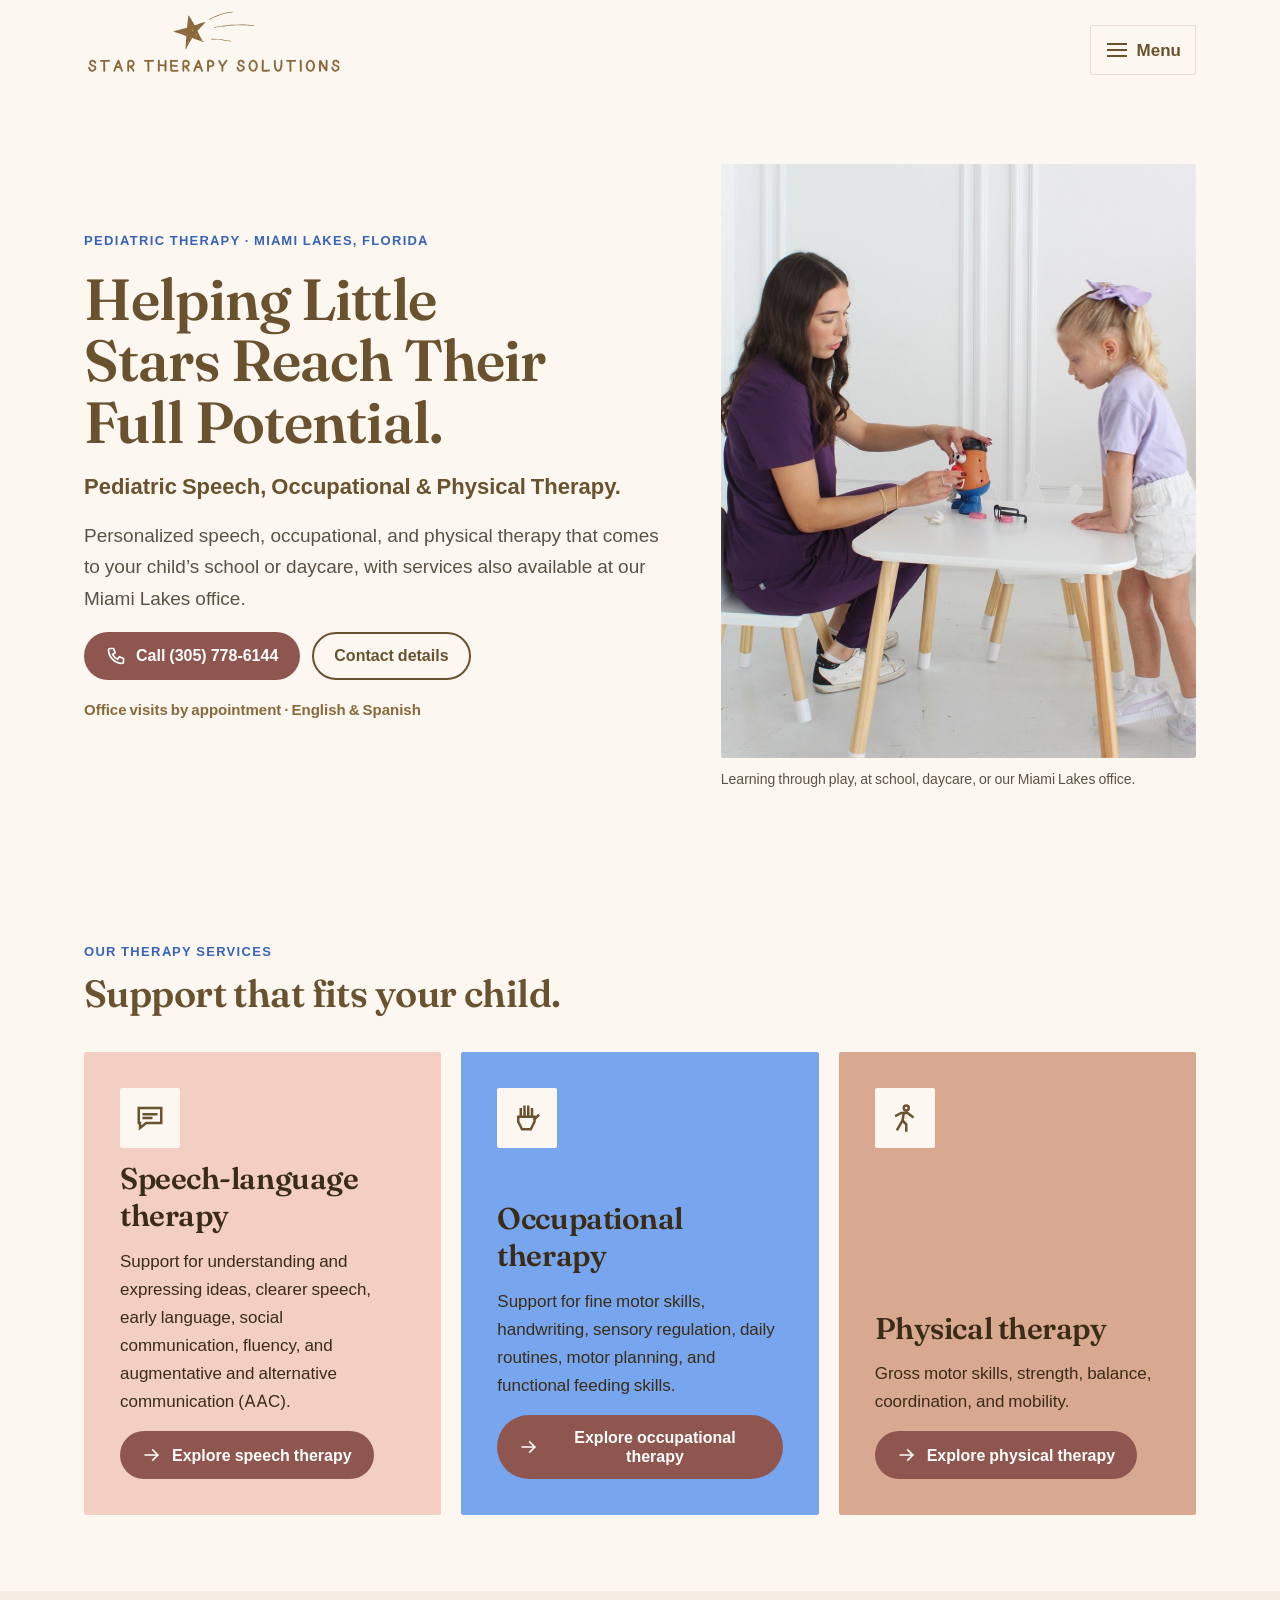
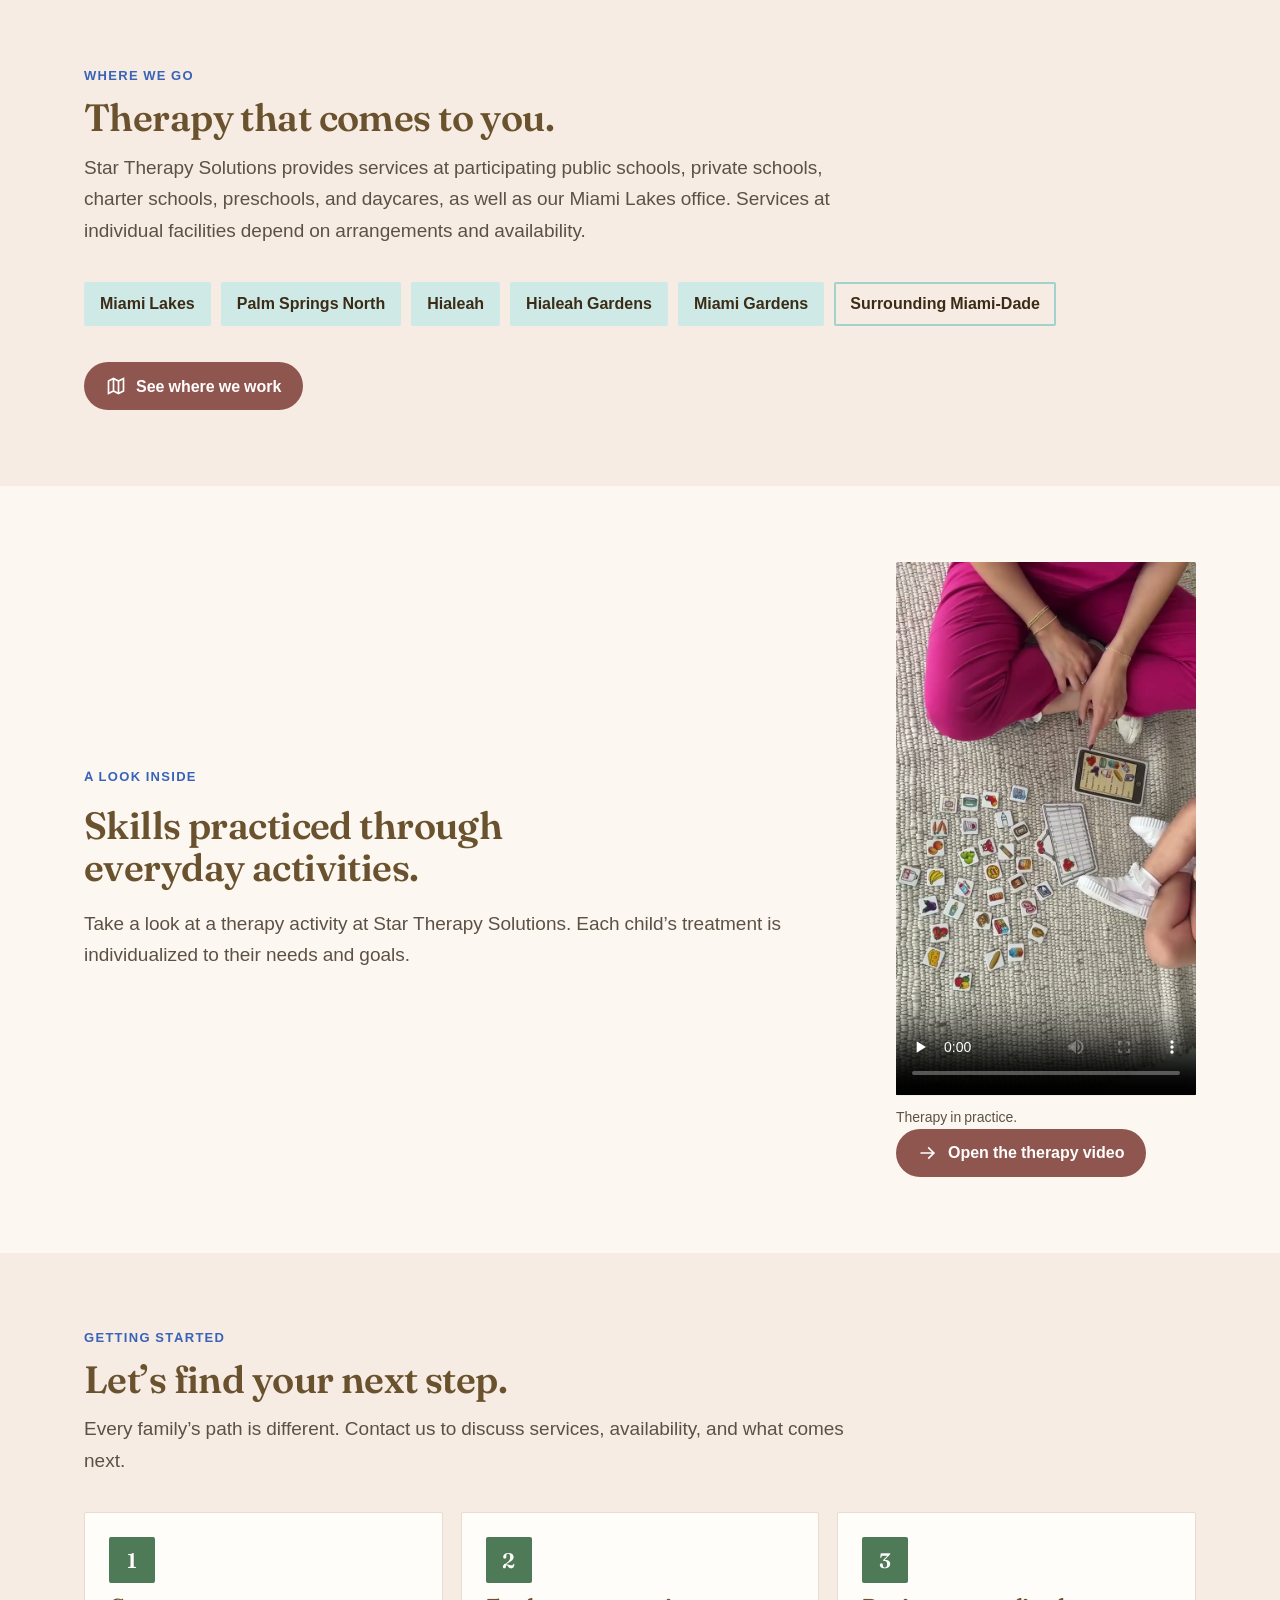
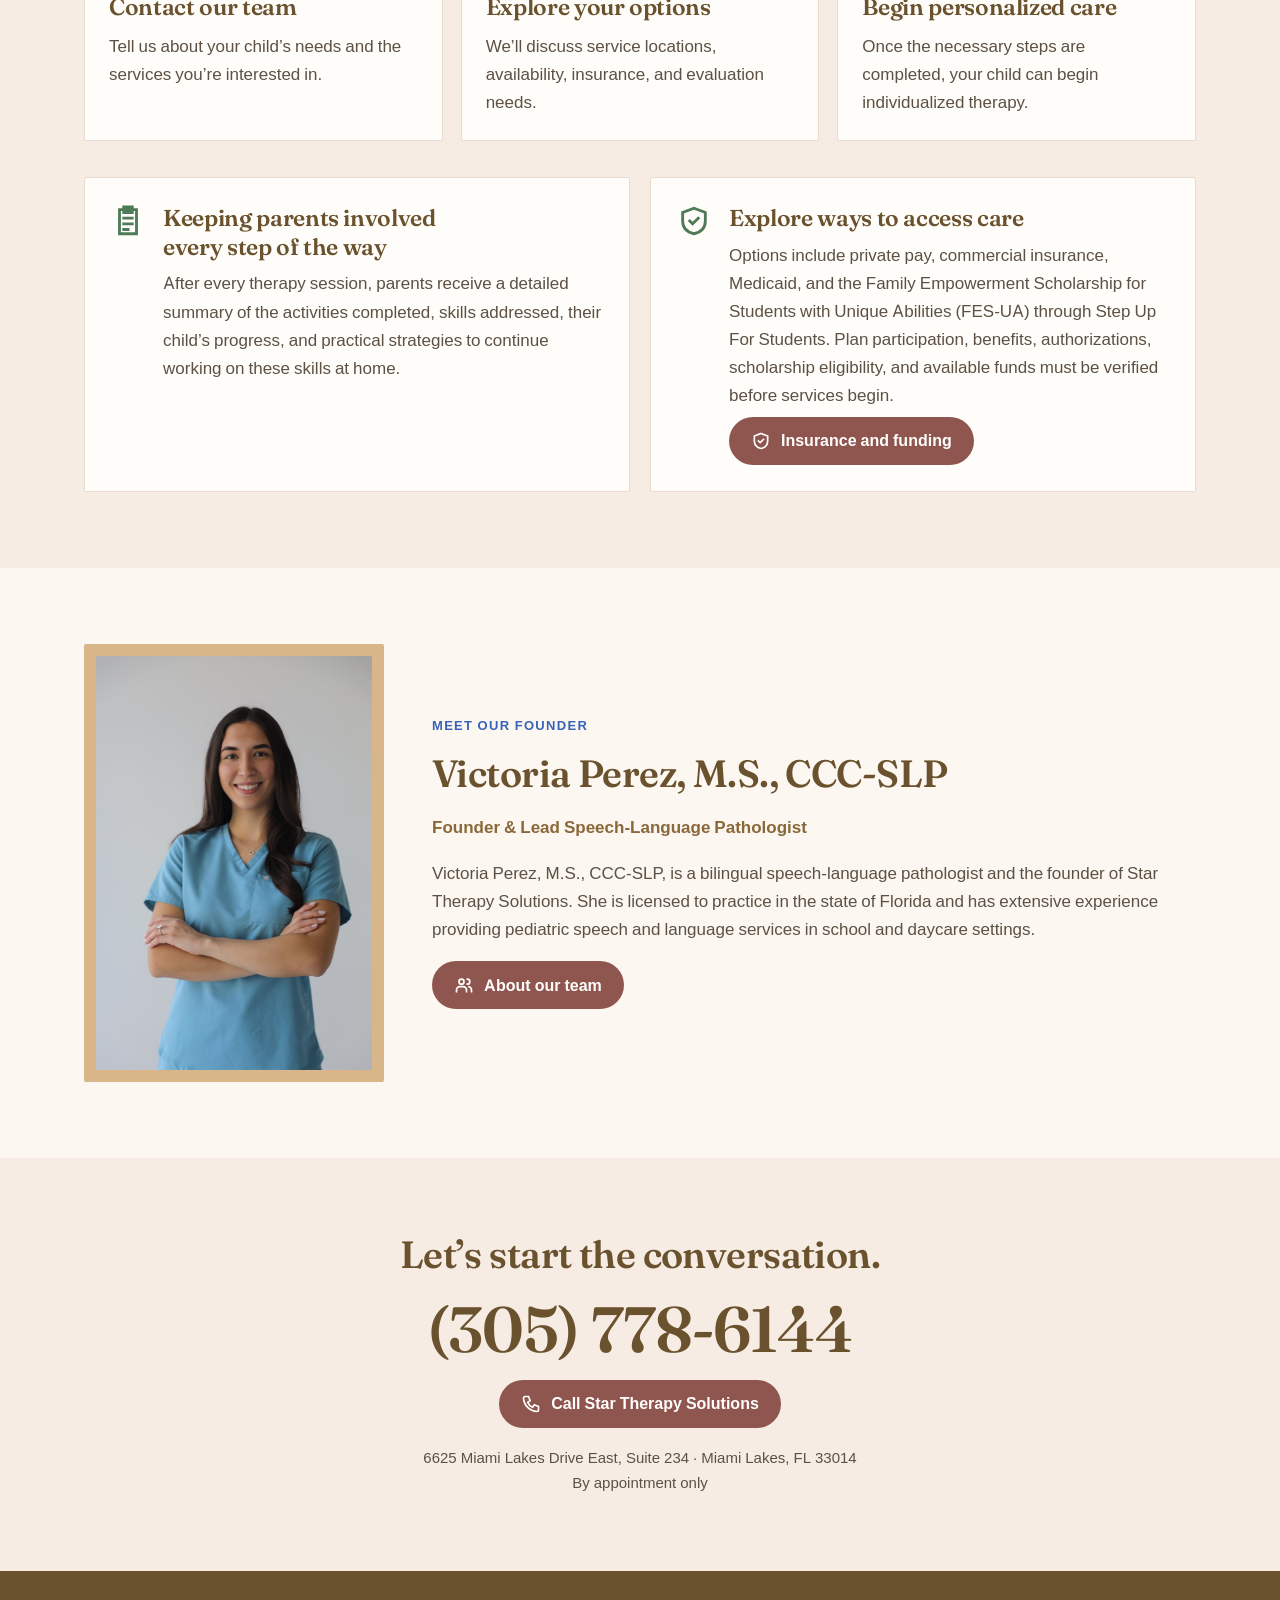
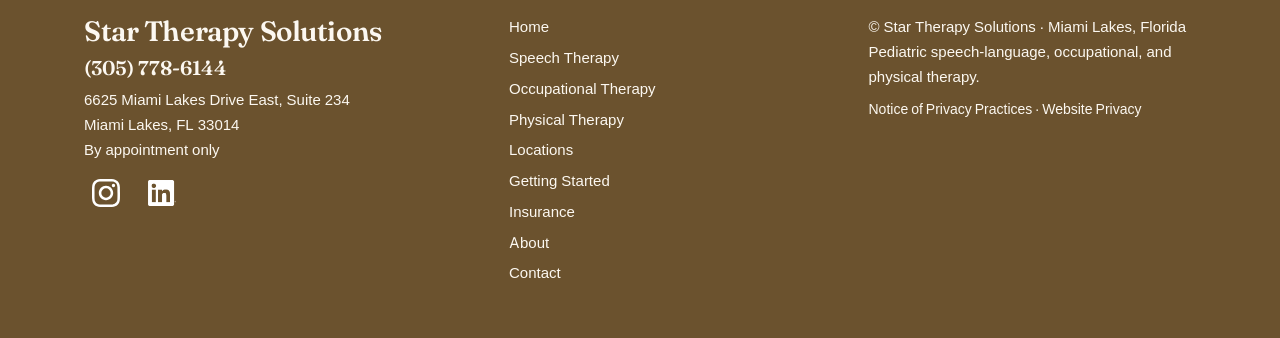
==== commit c8459277: "Polish site styling and set logo link preview" ====
--- a/index.html
+++ b/index.html
@@ -5,6 +5,21 @@
   <meta name="viewport" content="width=device-width, initial-scale=1">
   <title>Star Therapy Solutions | Pediatric Speech, OT and PT in Miami Lakes</title>
   <meta name="description" content="Pediatric speech-language, occupational, and physical therapy at participating Miami-Dade schools and daycares and at our Miami Lakes office. Call (305) 778-6144.">
+  <meta property="og:type" content="website">
+  <meta property="og:site_name" content="Star Therapy Solutions">
+  <meta property="og:title" content="Star Therapy Solutions | Pediatric Speech, OT and PT in Miami Lakes">
+  <meta property="og:description" content="Pediatric speech-language, occupational, and physical therapy at participating Miami-Dade schools and daycares and at our Miami Lakes office. Call (305) 778-6144.">
+  <meta property="og:url" content="https://aperez2313.github.io/StarTherapyV3/">
+  <meta property="og:image" content="https://aperez2313.github.io/StarTherapyV3/assets/images/star-therapy-share-logo.png">
+  <meta property="og:image:type" content="image/png">
+  <meta property="og:image:width" content="1100">
+  <meta property="og:image:height" content="578">
+  <meta property="og:image:alt" content="Star Therapy Solutions logo on a cream background">
+  <meta name="twitter:card" content="summary_large_image">
+  <meta name="twitter:title" content="Star Therapy Solutions | Pediatric Speech, OT and PT in Miami Lakes">
+  <meta name="twitter:description" content="Pediatric speech-language, occupational, and physical therapy at participating Miami-Dade schools and daycares and at our Miami Lakes office. Call (305) 778-6144.">
+  <meta name="twitter:image" content="https://aperez2313.github.io/StarTherapyV3/assets/images/star-therapy-share-logo.png">
+  <meta name="twitter:image:alt" content="Star Therapy Solutions logo on a cream background">
   <link rel="icon" href="startherapy.svg" type="image/svg+xml">
   <link rel="preload" href="assets/fonts/fraunces-600-latin.woff2" as="font" type="font/woff2" crossorigin>
   <link rel="stylesheet" href="assets/css/site.css">
--- a/assets/css/site.css
+++ b/assets/css/site.css
@@ -40,10 +40,10 @@
 .icon{width:24px;height:24px;flex:none;fill:none;stroke:currentColor;stroke-width:2;stroke-linecap:square;stroke-linejoin:miter}
 
 /* Header */
-.site-header{position:sticky;top:0;z-index:20;background:rgba(252,248,241,.96);backdrop-filter:blur(10px);border-bottom:1px solid var(--line)}
-.bar{display:flex;align-items:center;gap:24px;min-height:80px;position:relative}
-.logo{display:block;width:200px;height:62px;overflow:hidden;flex:none}
-.logo img{width:200px;transform:translateY(-24px)}
+.site-header{position:sticky;top:0;z-index:20;background:var(--cream)}
+.bar{display:flex;align-items:center;gap:24px;min-height:100px;position:relative}
+.logo{display:block;width:260px;height:81px;overflow:hidden;flex:none}
+.logo img{width:260px;transform:translateY(-31px)}
 .desktop-nav{margin-left:auto;display:flex;align-items:center;gap:20px}
 .desktop-nav a:not(.btn){color:var(--ink);text-decoration:none;font-weight:600;font-size:15px;padding-block:6px;border-bottom:3px solid transparent;white-space:nowrap}
 .desktop-nav a:not(.btn):hover{border-bottom-color:var(--line)}
@@ -57,7 +57,7 @@
 .mobile-nav nav .btn{margin-top:16px}
 
 /* Buttons */
-.btn{display:inline-flex;align-items:center;justify-content:center;gap:10px;white-space:nowrap;min-height:48px;padding:13px 22px;background:var(--rose);color:#FFFEFC;font:700 16px/1.2 var(--text);text-decoration:none;border:0;border-radius:var(--r);transition:background .15s}
+.btn{display:inline-flex;align-items:center;justify-content:center;gap:10px;white-space:nowrap;min-height:48px;padding:13px 22px;background:var(--rose);color:#FFFEFC;font:700 16px/1.2 var(--text);text-decoration:none;border:0;border-radius:999px;transition:background .15s}
 .btn:hover{background:var(--rose-hover)}
 .btn .icon{width:20px;height:20px}
 .btn.ghost{background:transparent;color:var(--ink);border:2px solid var(--ink);padding:11px 20px}
@@ -168,7 +168,7 @@
   .tiles{grid-template-columns:1fr 1fr}
   .tiles .tile:last-child{grid-column:1 / -1;min-height:220px}
 }
-@media (max-width:1260px){
+@media (max-width:1440px){
   .desktop-nav{display:none}
   .mobile-nav{display:block}
 }
@@ -187,15 +187,15 @@
 }
 @media (max-width:420px){
   .wrap{padding-inline:18px}
-  .logo{width:170px;height:53px}
-  .logo img{width:170px;transform:translateY(-20px)}
+  .logo{width:210px;height:65px}
+  .logo img{width:210px;transform:translateY(-25px)}
   .hero .actions{flex-direction:column;align-items:stretch}
   .card.row{flex-direction:column}
 }
 @media (max-width:360px){
   .bar{gap:12px}
-  .logo{width:138px;height:43px}
-  .logo img{width:138px;transform:translateY(-16px)}
+  .logo{width:185px;height:58px}
+  .logo img{width:185px;transform:translateY(-22px)}
   .mobile-nav summary{padding:10px 12px}
 }
 @media (prefers-reduced-motion:reduce){html{scroll-behavior:auto}*{transition:none!important}}
@@ -203,3 +203,5 @@
 .legal > *{max-width:760px;overflow-wrap:anywhere}
 .legal h3{margin-top:12px}
 .footer-legal{font-size:14px}
+.site-footer a{text-decoration:none}
+.site-footer a:hover,.site-footer a:focus-visible{text-decoration:underline}
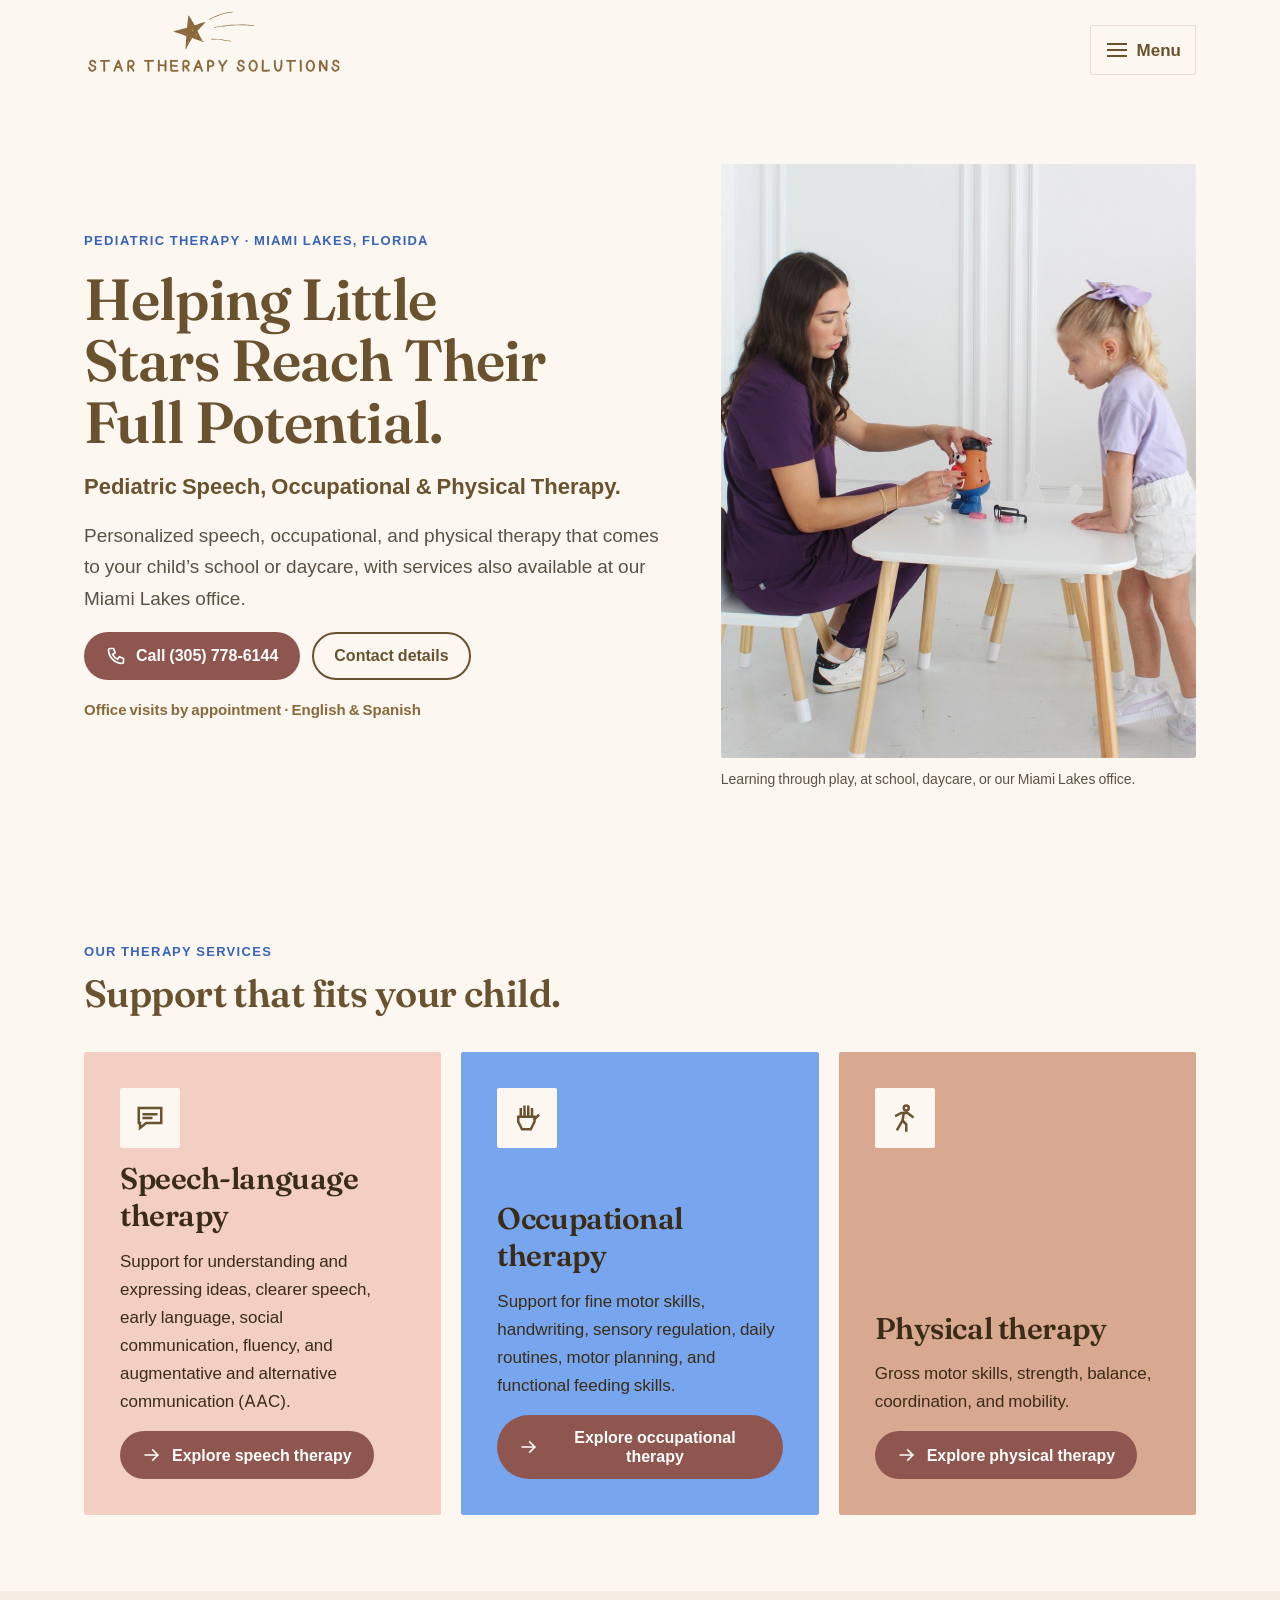
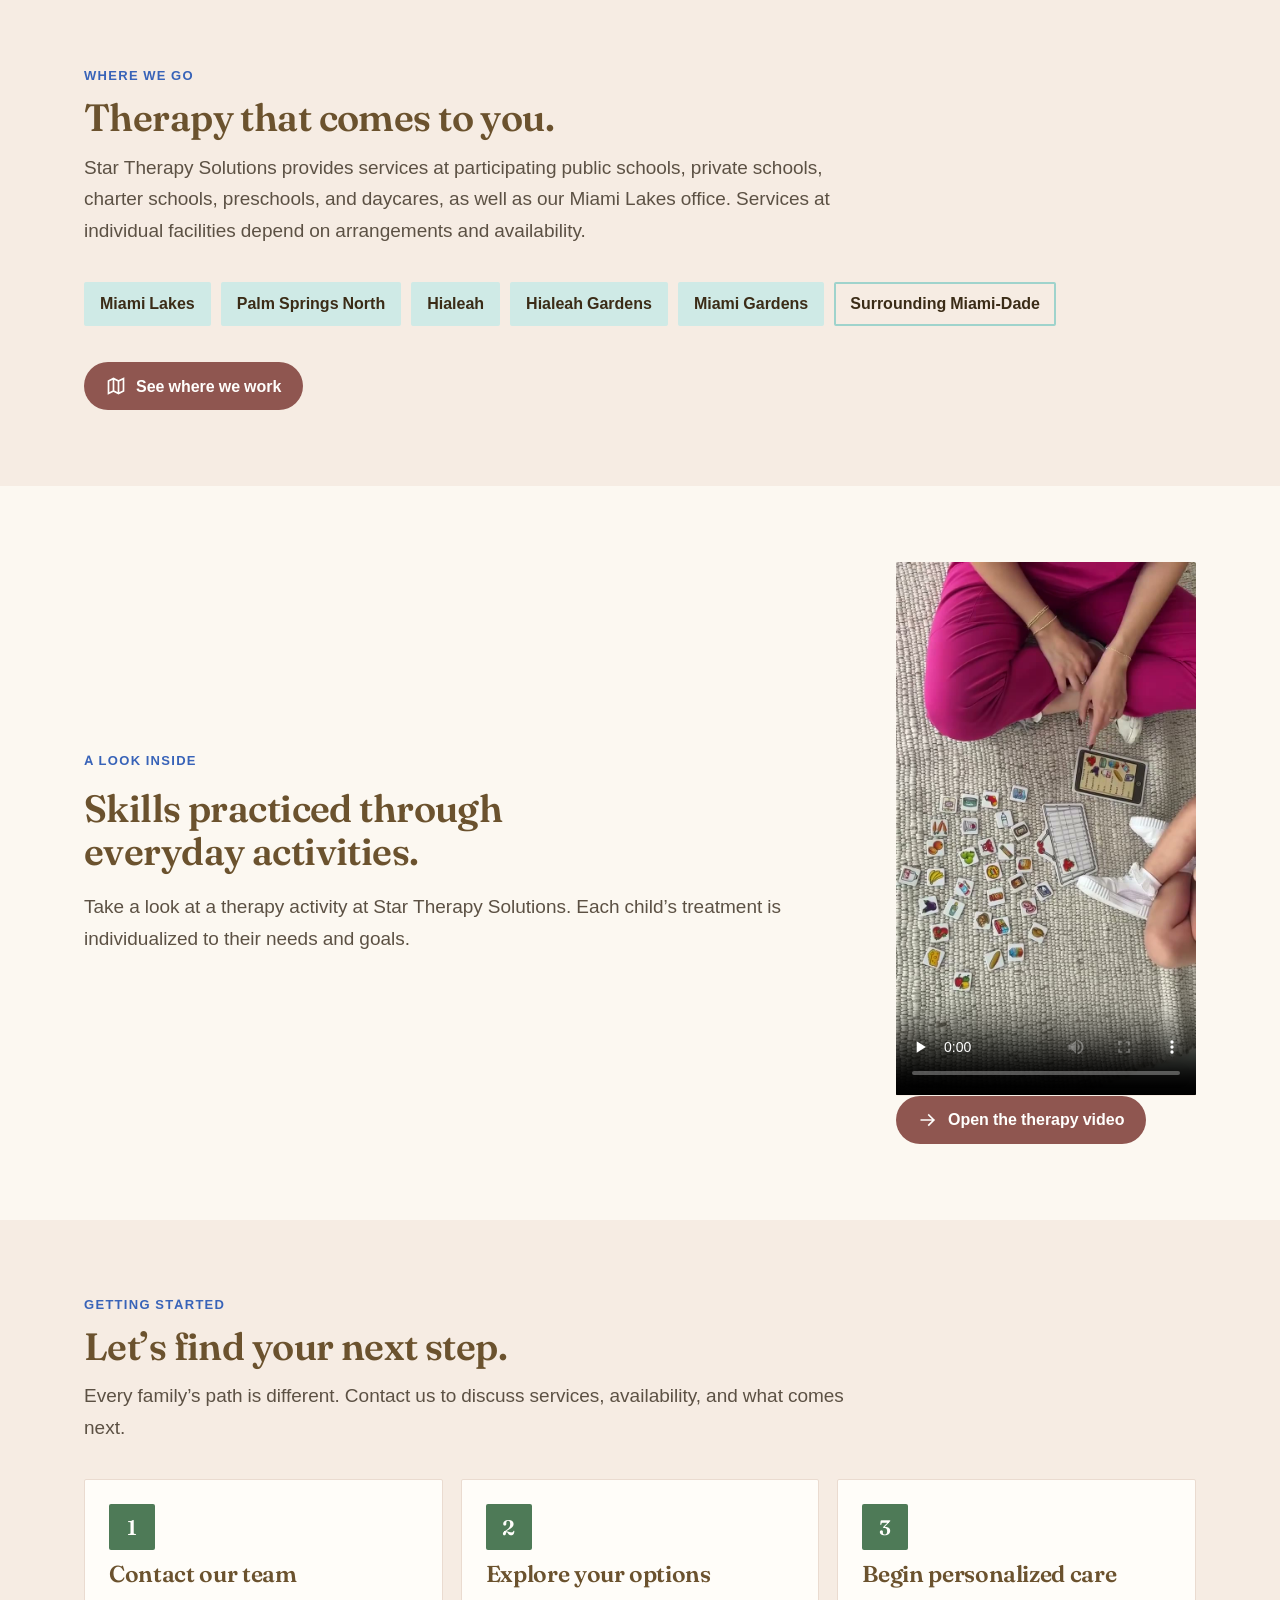
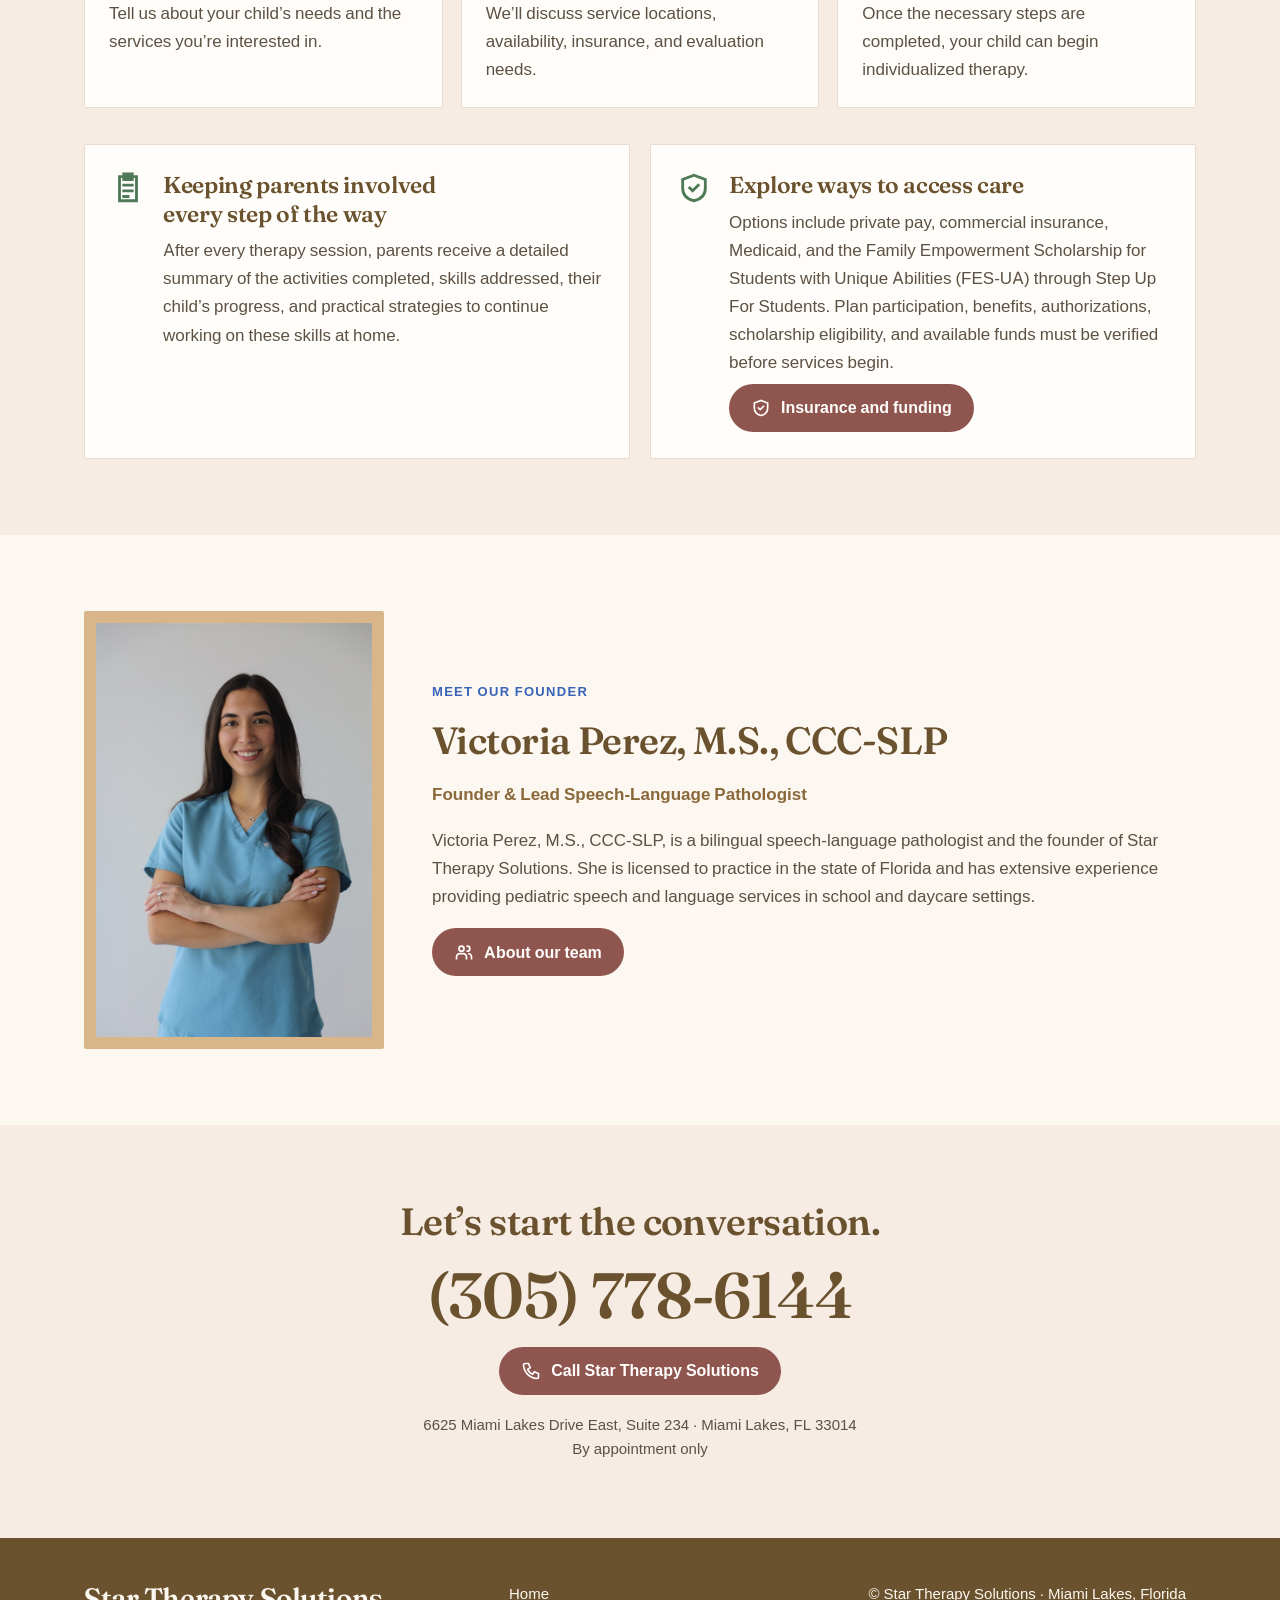
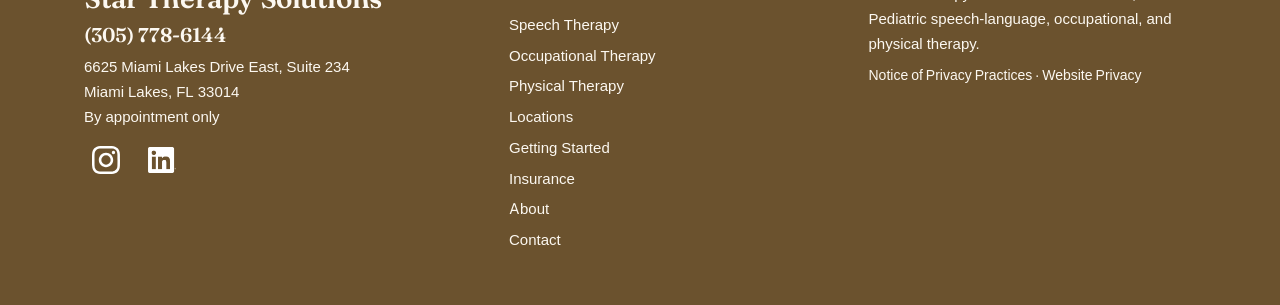
==== commit edb973da: "Fix shared accessibility layout and focus issues" ====
--- a/index.html
+++ b/index.html
@@ -94,7 +94,7 @@
     <section aria-labelledby="inside-title">
       <div class="wrap media">
         <div class="stack"><p class="eyebrow">A look inside</p><h2 id="inside-title">Skills practiced through everyday activities.</h2><p class="lede">Take a look at a therapy activity at Star Therapy Solutions. Each child’s treatment is individualized to their needs and goals.</p></div>
-        <figure><video controls playsinline preload="none" poster="assets/images/therapy-session-poster.jpg" width="720" height="1280" aria-label="Therapy activity at Star Therapy Solutions"><source src="assets/video/therapy-session.mp4" type="video/mp4">Your browser cannot play this clip.</video><figcaption>Therapy in practice. <a class="btn" href="assets/video/therapy-session.mp4"><svg class="icon" aria-hidden="true"><use href="assets/icons/icons.svg#arrow"></use></svg><span>Open the therapy video</span></a></figcaption></figure>
+        <figure><video controls playsinline preload="none" poster="assets/images/therapy-session-poster.jpg" width="720" height="1280" aria-label="Therapy activity at Star Therapy Solutions"><source src="assets/video/therapy-session.mp4" type="video/mp4">Your browser cannot play this clip.</video><div class="actions"><a class="btn" href="assets/video/therapy-session.mp4"><svg class="icon" aria-hidden="true"><use href="assets/icons/icons.svg#arrow"></use></svg><span>Open the therapy video</span></a></div></figure>
       </div>
     </section>
 
--- a/assets/css/site.css
+++ b/assets/css/site.css
@@ -28,7 +28,7 @@
 h2{font-size:clamp(28px,3.2vw,38px);line-height:1.12}
 h3,.h3{font-size:clamp(20px,2vw,23px);line-height:1.25}
 a{color:var(--peri-deep);text-underline-offset:3px}
-a:focus-visible,button:focus-visible,summary:focus-visible,video:focus-visible{outline:3px solid var(--peri-deep);outline-offset:3px}
+a:focus-visible,button:focus-visible,summary:focus-visible,video:focus-visible{box-shadow:0 0 0 3px #fff;outline:3px solid #171717;outline-offset:3px}
 .sr-only{position:absolute;width:1px;height:1px;padding:0;margin:-1px;overflow:hidden;clip-path:inset(50%);white-space:nowrap;border:0}
 .skip-link{position:fixed;top:8px;left:8px;transform:translateY(-160%);z-index:100;background:var(--card);color:var(--ink);padding:12px 20px;border:2px solid var(--ink);border-radius:var(--r)}
 .skip-link:focus{transform:translateY(0)}
@@ -41,7 +41,7 @@
 
 /* Header */
 .site-header{position:sticky;top:0;z-index:20;background:var(--cream)}
-.bar{display:flex;align-items:center;gap:24px;min-height:100px;position:relative}
+.bar{display:flex;flex-wrap:wrap;align-items:center;gap:24px;min-height:100px;position:relative}
 .logo{display:block;width:260px;height:81px;overflow:hidden;flex:none}
 .logo img{width:260px;transform:translateY(-31px)}
 .desktop-nav{margin-left:auto;display:flex;align-items:center;gap:20px}
@@ -57,7 +57,7 @@
 .mobile-nav nav .btn{margin-top:16px}
 
 /* Buttons */
-.btn{display:inline-flex;align-items:center;justify-content:center;gap:10px;white-space:nowrap;min-height:48px;padding:13px 22px;background:var(--rose);color:#FFFEFC;font:700 16px/1.2 var(--text);text-decoration:none;border:0;border-radius:999px;transition:background .15s}
+.btn{display:inline-flex;align-items:center;justify-content:center;gap:10px;white-space:normal;overflow-wrap:anywhere;min-width:0;max-width:100%;text-align:center;min-height:48px;padding:13px 22px;background:var(--rose);color:#FFFEFC;font:700 16px/1.2 var(--text);text-decoration:none;border:0;border-radius:999px;transition:background .15s}
 .btn:hover{background:var(--rose-hover)}
 .btn .icon{width:20px;height:20px}
 .btn.ghost{background:transparent;color:var(--ink);border:2px solid var(--ink);padding:11px 20px}
@@ -205,3 +205,16 @@
 .footer-legal{font-size:14px}
 .site-footer a{text-decoration:none}
 .site-footer a:hover,.site-footer a:focus-visible{text-decoration:underline}
+
+/* Accessibility: viewport-safe menu and contact actions. */
+html{scroll-padding-top:calc(var(--header-height,100px) + 12px)}
+.btn > span{min-width:0}
+.mobile-nav nav{max-height:max(0px,calc(100dvh - var(--header-height,100px) - var(--contact-bar-height,0px) - 12px));overflow-y:auto;overscroll-behavior:contain;scroll-padding-block:8px}
+.mobile-nav nav a{scroll-margin-block:8px}
+@media(max-width:860px){
+.mobile-actions{display:grid;grid-template-columns:minmax(0,1fr) minmax(0,1fr)}
+.mobile-actions .btn,.mobile-actions .btn:first-child{min-width:0;width:100%;white-space:normal;overflow-wrap:anywhere;text-align:center}
+body{padding-bottom:calc(var(--contact-bar-height,96px) + 12px)}
+html{scroll-padding-bottom:calc(var(--contact-bar-height,96px) + 12px)}
+}
+@media(forced-colors:active){a:focus-visible,button:focus-visible,summary:focus-visible,video:focus-visible{box-shadow:none;outline:3px solid Highlight;outline-offset:3px}}
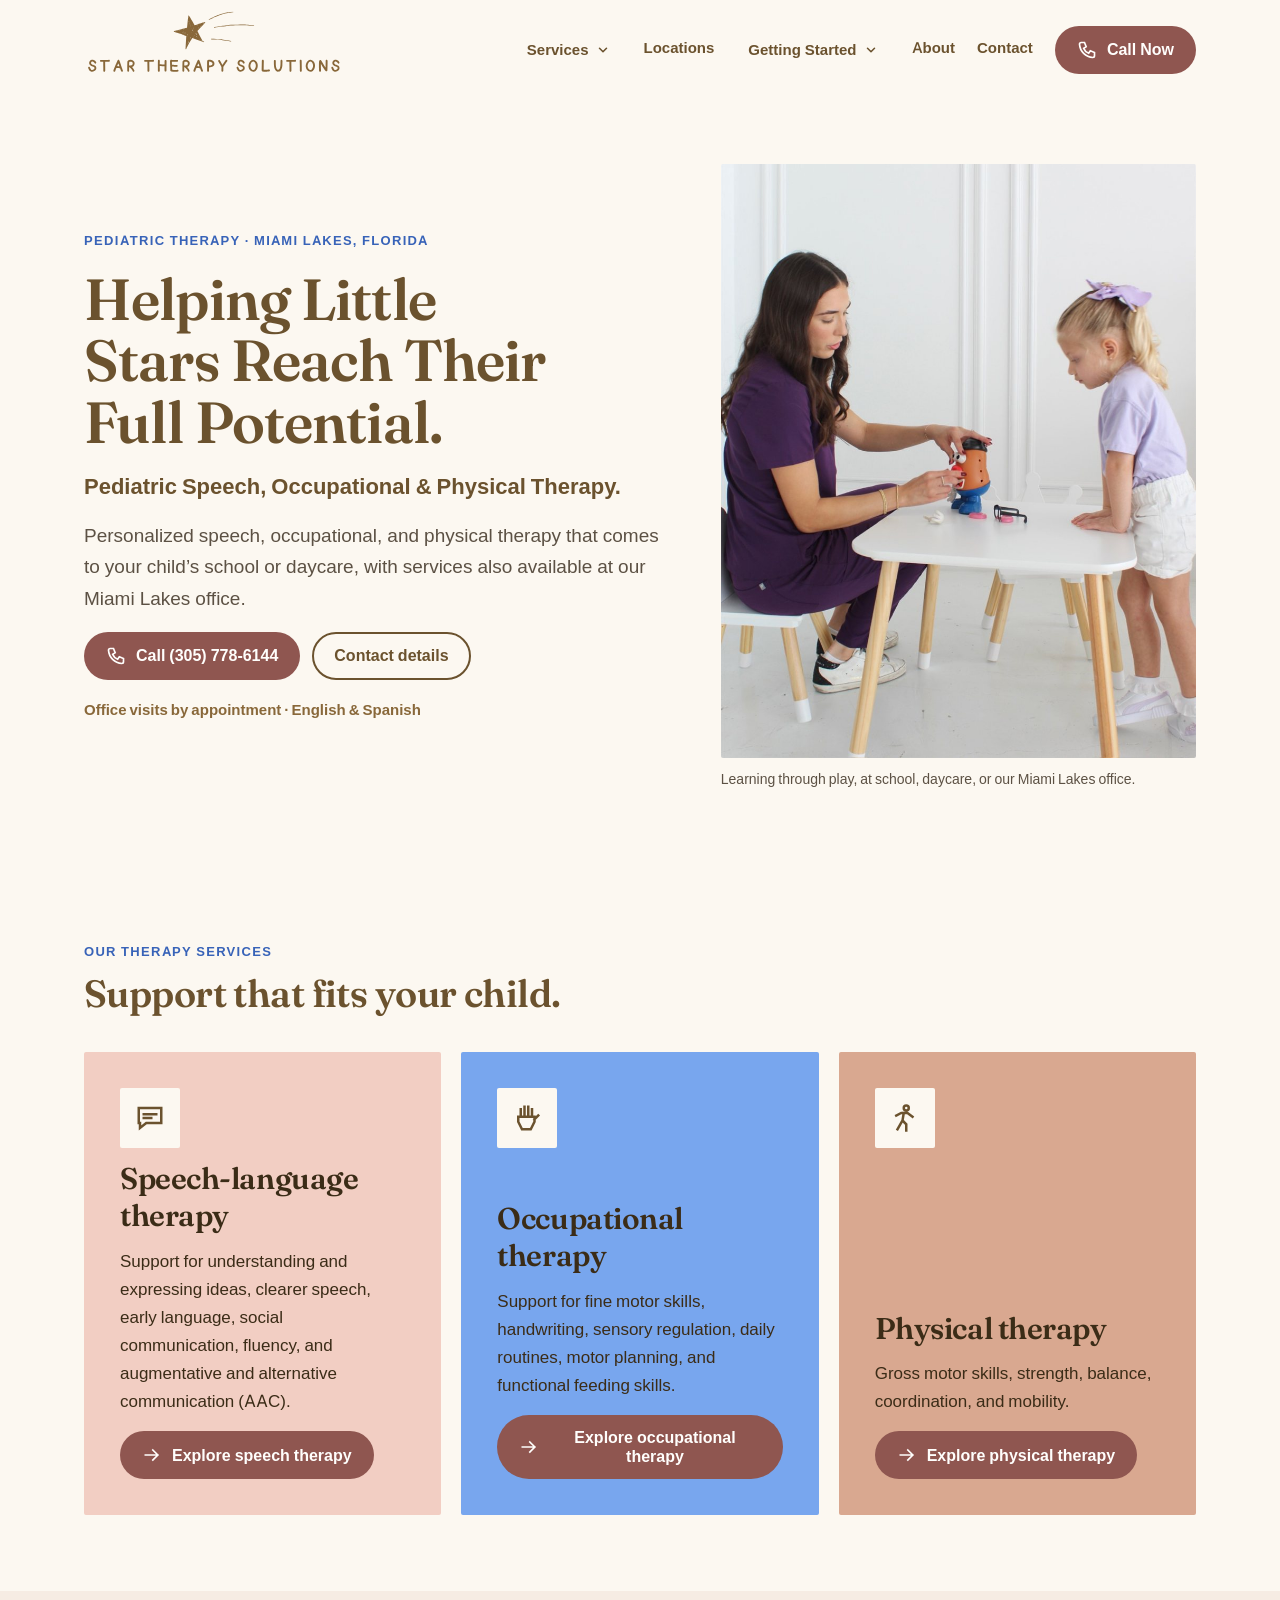
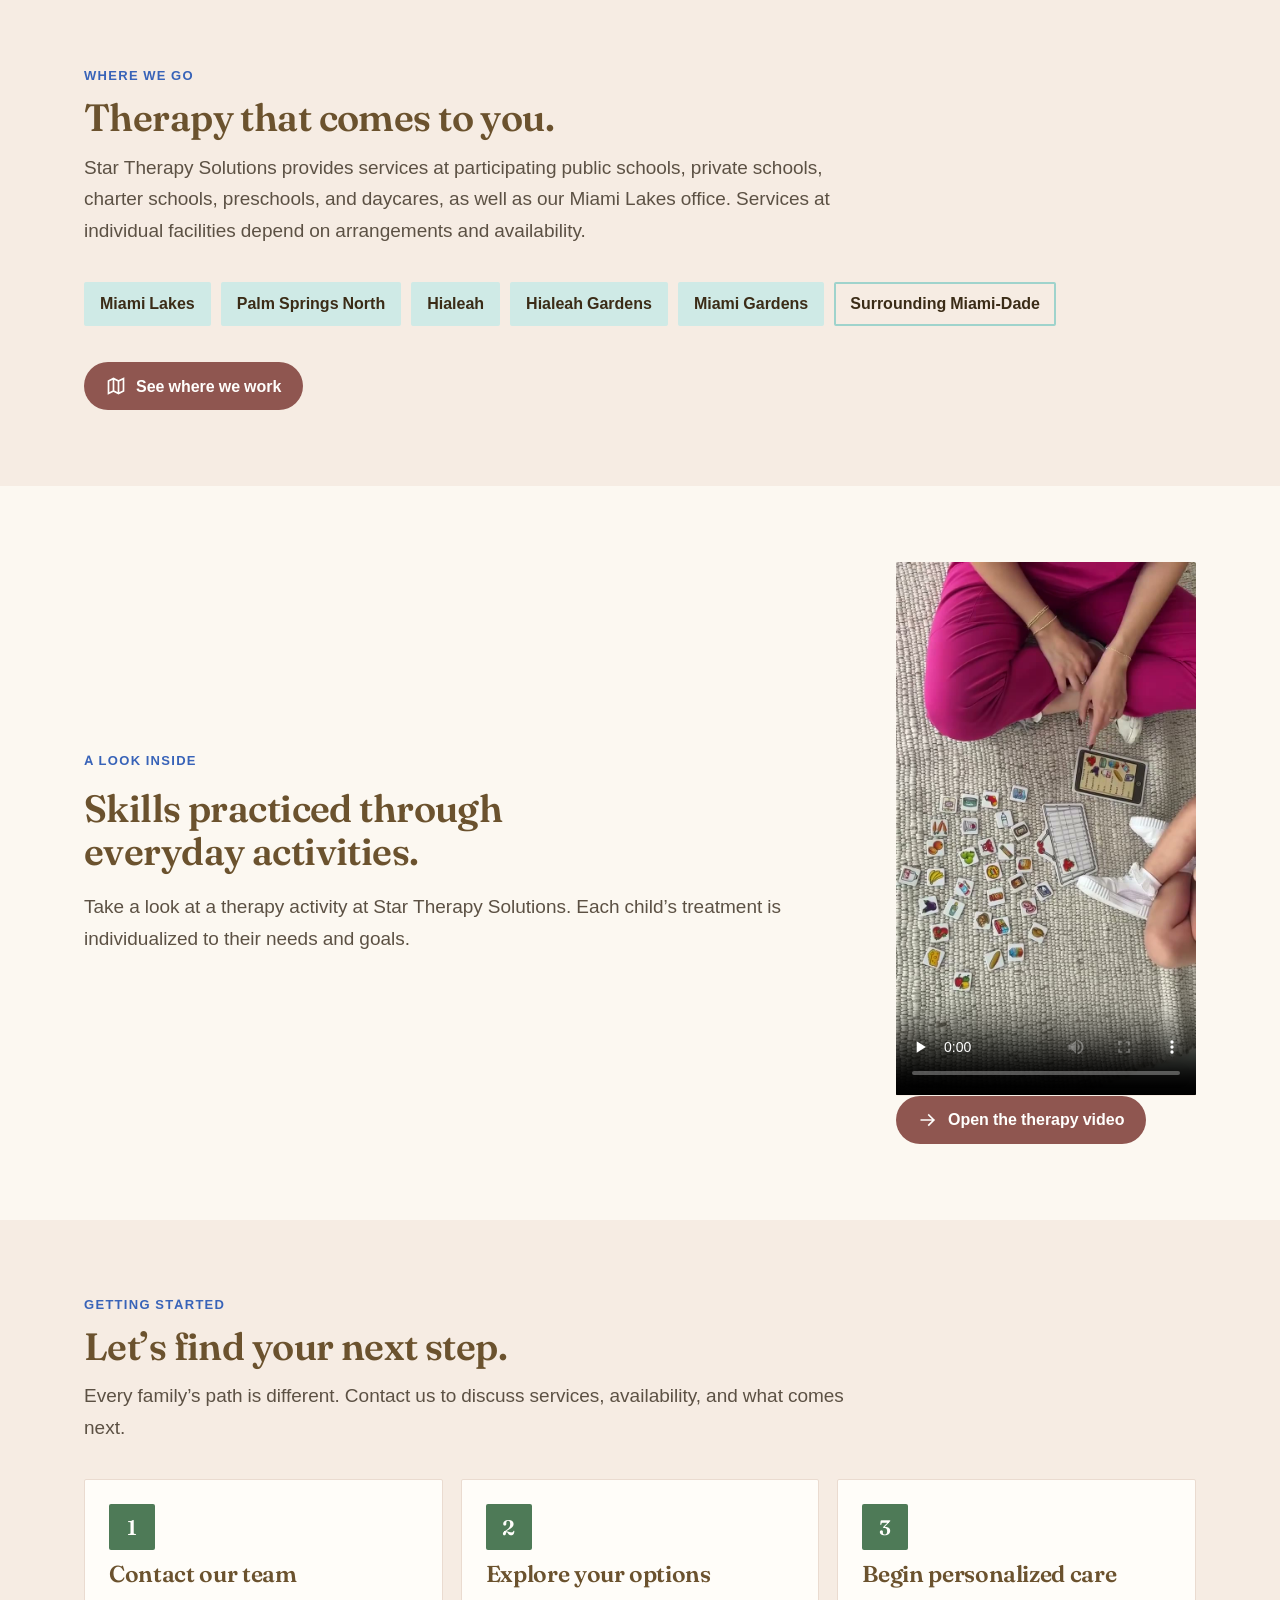
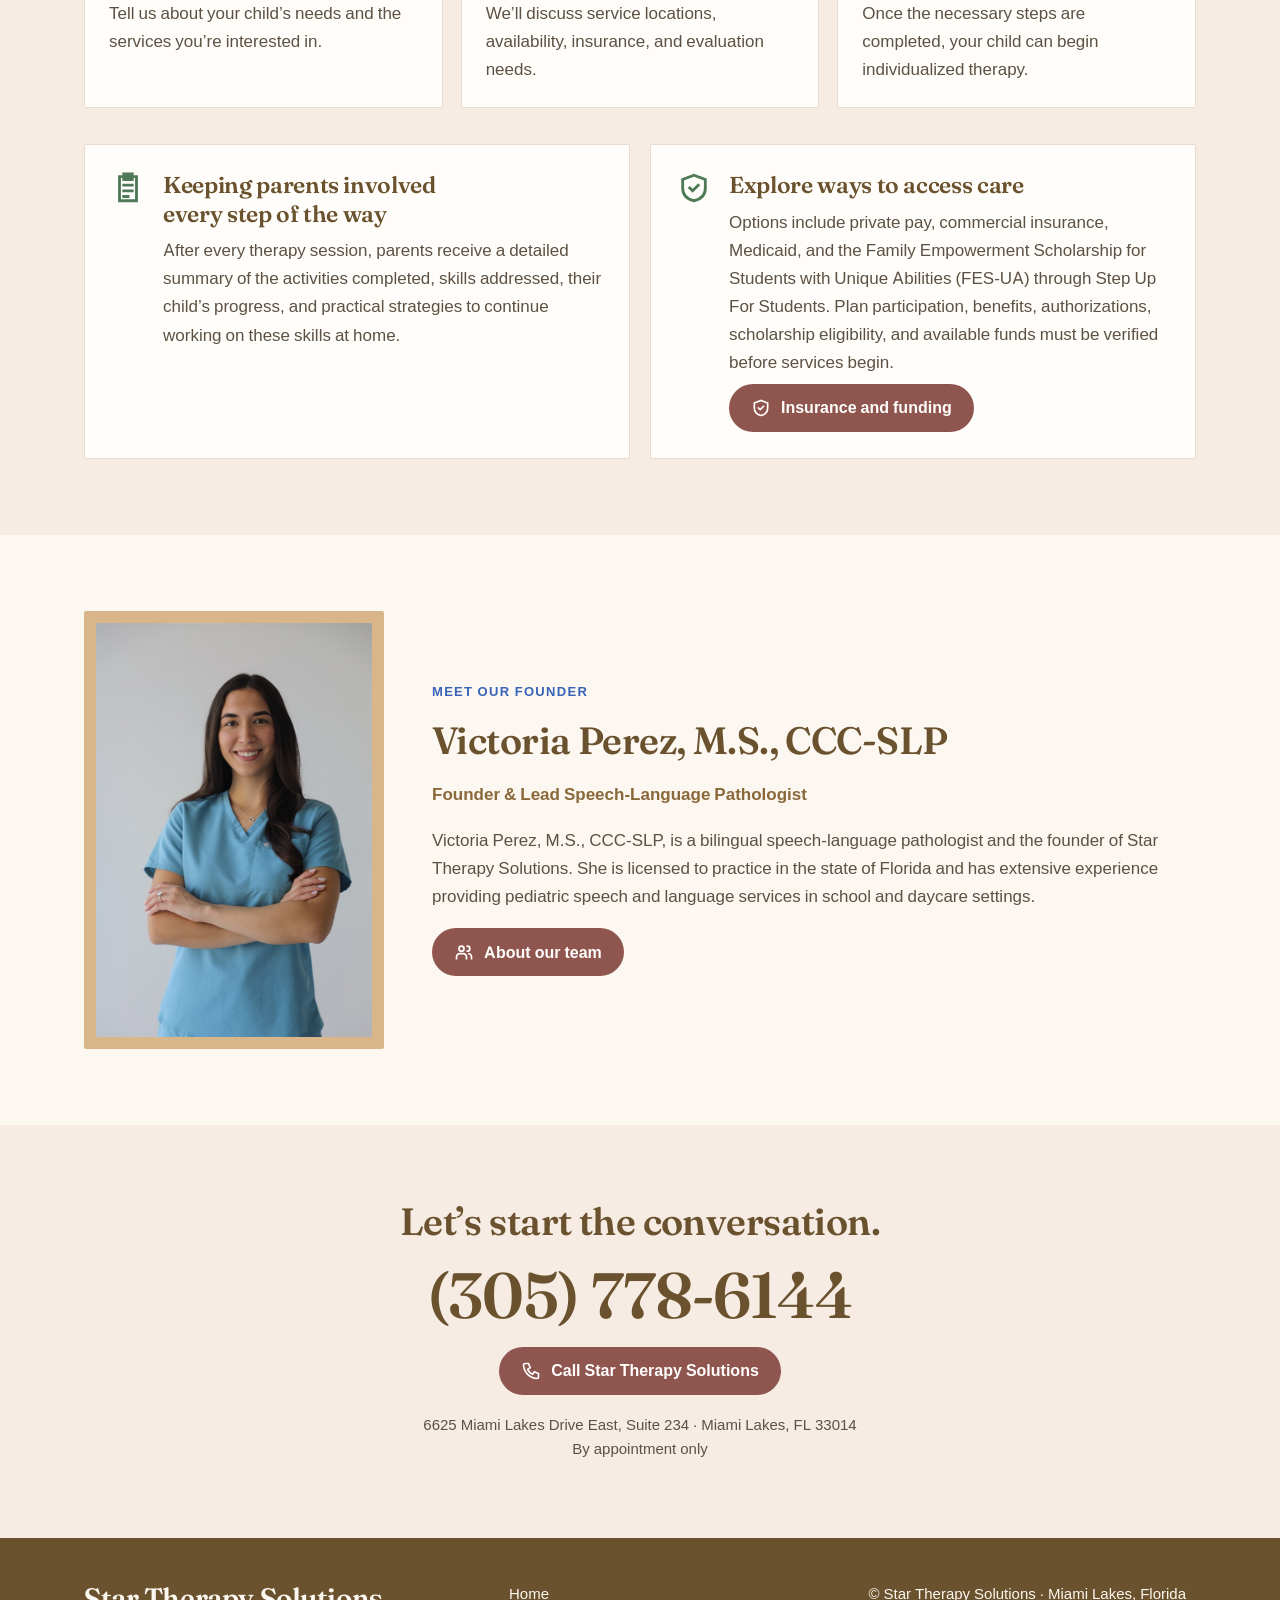
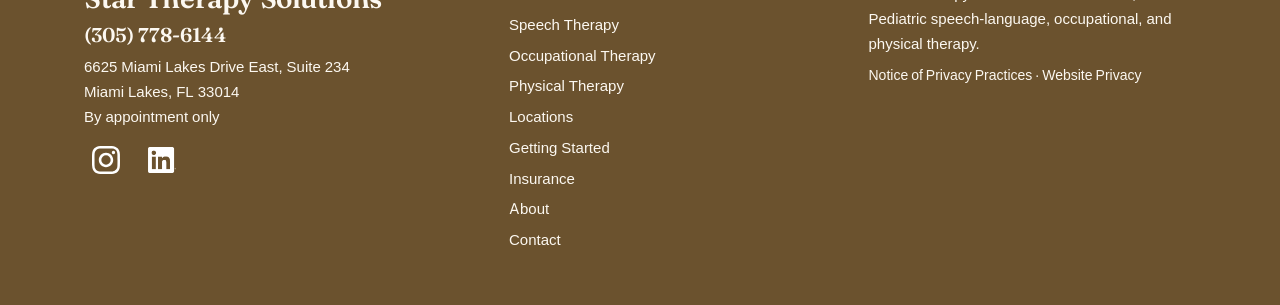
==== commit 596b403c: "Add branded grouped menus and simplify public privacy notice" ====
--- a/index.html
+++ b/index.html
@@ -30,14 +30,7 @@
     <div class="wrap bar">
       <a class="logo" href="./" aria-label="Star Therapy Solutions home"><img src="startherapy.svg" alt="Star Therapy Solutions" width="1366" height="768"></a>
       <nav class="desktop-nav" aria-label="Main">
-        <a href="speech-therapy/" style="--cur:var(--blush)">Speech Therapy</a>
-        <a href="occupational-therapy/" style="--cur:var(--peri)">Occupational Therapy</a>
-        <a href="physical-therapy/" style="--cur:var(--clay)">Physical Therapy</a>
-        <a href="locations/" style="--cur:var(--mint)">Locations</a>
-        <a href="getting-started/" style="--cur:var(--sage)">Getting Started</a>
-        <a href="insurance-funding/" style="--cur:var(--lavender)">Insurance</a>
-        <a href="about/" style="--cur:var(--latte)">About</a>
-        <a href="contact/" style="--cur:var(--rose)">Contact</a>
+        <details class="nav-group"><summary>Services<svg class="nav-chevron" viewBox="0 0 16 16" aria-hidden="true" focusable="false"><path d="m4 6 4 4 4-4"/></svg></summary><div class="nav-dropdown mega-menu"><div class="mega-column"><p class="mega-heading">Therapy for your child</p><a class="mega-link" href="speech-therapy/"><span class="mega-icon" style="background:var(--blush)"><svg class="icon" aria-hidden="true"><use href="assets/icons/icons.svg#speech"></use></svg></span><span><span class="mega-name">Speech Therapy</span><span class="mega-description">Communication and language skills</span></span></a><a class="mega-link" href="occupational-therapy/"><span class="mega-icon" style="background:var(--peri)"><svg class="icon" aria-hidden="true"><use href="assets/icons/icons.svg#ot"></use></svg></span><span><span class="mega-name">Occupational Therapy</span><span class="mega-description">Skills for everyday activities</span></span></a><a class="mega-link" href="physical-therapy/"><span class="mega-icon" style="background:var(--clay)"><svg class="icon" aria-hidden="true"><use href="assets/icons/icons.svg#pt"></use></svg></span><span><span class="mega-name">Physical Therapy</span><span class="mega-description">Movement, balance, and mobility</span></span></a></div><div class="mega-column"><p class="mega-heading">Explore care with us</p><a class="mega-link" href="locations/"><span class="mega-icon" style="background:var(--mint)"><svg class="icon" aria-hidden="true"><use href="assets/icons/icons.svg#map"></use></svg></span><span><span class="mega-name">Where We Work</span><span class="mega-description">Schools, daycares, and our office</span></span></a><a class="mega-link" href="about/"><span class="mega-icon" style="background:var(--latte)"><svg class="icon" aria-hidden="true"><use href="assets/icons/icons.svg#team"></use></svg></span><span><span class="mega-name">Meet Our Team</span><span class="mega-description">The people behind Star Therapy</span></span></a><a class="mega-link" href="getting-started/"><span class="mega-icon" style="background:var(--sage)"><svg class="icon" aria-hidden="true"><use href="assets/icons/icons.svg#progress"></use></svg></span><span><span class="mega-name">Getting Started</span><span class="mega-description">Find your family’s next step</span></span></a></div></div></details><a href="locations/">Locations</a><details class="nav-group"><summary>Getting Started<svg class="nav-chevron" viewBox="0 0 16 16" aria-hidden="true" focusable="false"><path d="m4 6 4 4 4-4"/></svg></summary><div class="nav-dropdown mega-menu"><div class="mega-column"><p class="mega-heading">Take the first step</p><a class="mega-link" href="getting-started/"><span class="mega-icon" style="background:var(--sage)"><svg class="icon" aria-hidden="true"><use href="assets/icons/icons.svg#progress"></use></svg></span><span><span class="mega-name">Getting Started</span><span class="mega-description">Learn what comes next</span></span></a><a class="mega-link" href="contact/"><span class="mega-icon" style="background:var(--blush)"><svg class="icon" aria-hidden="true"><use href="assets/icons/icons.svg#phone"></use></svg></span><span><span class="mega-name">Contact Our Team</span><span class="mega-description">Call to discuss your child’s needs</span></span></a></div><div class="mega-column"><p class="mega-heading">Plan your care</p><a class="mega-link" href="insurance-funding/"><span class="mega-icon" style="background:var(--lavender)"><svg class="icon" aria-hidden="true"><use href="assets/icons/icons.svg#shield"></use></svg></span><span><span class="mega-name">Insurance and Funding</span><span class="mega-description">Explore payment and funding options</span></span></a><a class="mega-link" href="locations/"><span class="mega-icon" style="background:var(--mint)"><svg class="icon" aria-hidden="true"><use href="assets/icons/icons.svg#map"></use></svg></span><span><span class="mega-name">Service Locations</span><span class="mega-description">Find out where we provide therapy</span></span></a></div></div></details><a href="about/">About</a><a href="contact/">Contact</a>
         <a class="btn" href="tel:+13057786144"><svg class="icon" aria-hidden="true"><use href="assets/icons/icons.svg#phone"></use></svg><span>Call Now</span></a>
       </nav>
       <details class="mobile-nav">
--- a/assets/css/site.css
+++ b/assets/css/site.css
@@ -218,3 +218,32 @@
 html{scroll-padding-bottom:calc(var(--contact-bar-height,96px) + 12px)}
 }
 @media(forced-colors:active){a:focus-visible,button:focus-visible,summary:focus-visible,video:focus-visible{box-shadow:none;outline:3px solid Highlight;outline-offset:3px}}
+
+/* Owner-review preview: grouped desktop navigation. */
+.desktop-nav{gap:22px}
+.nav-group{position:relative}
+.nav-group > summary{display:flex;align-items:center;gap:7px;min-height:44px;cursor:pointer;list-style:none;font-size:15px;font-weight:600;color:var(--ink);white-space:nowrap}
+.nav-group > summary::-webkit-details-marker{display:none}
+.nav-dropdown{position:absolute;top:calc(100% + 8px);left:0;min-width:250px;max-height:calc(100dvh - var(--header-height,100px) - 28px);overflow-y:auto;padding:10px;background:var(--card);border:1px solid var(--line);border-radius:12px;box-shadow:0 10px 24px rgb(59 44 23 / 12%)}
+.desktop-nav .nav-dropdown a:not(.btn){display:block;padding:12px 14px;border:0;border-radius:6px;white-space:normal}
+.desktop-nav .nav-dropdown a:hover,.desktop-nav .nav-dropdown a[aria-current=page]{background:var(--sand)}
+@media(min-width:1181px){.desktop-nav{display:flex}.mobile-nav{display:none}.site-header .bar{flex-wrap:nowrap}}
+@media(max-width:1180px){.desktop-nav{display:none}.mobile-nav{display:block}}
+
+.nav-chevron{width:14px;height:14px;flex:none;fill:none;stroke:currentColor;stroke-width:1.75;stroke-linecap:round;stroke-linejoin:round;transition:transform .15s}
+.nav-group[open] > summary .nav-chevron{transform:rotate(180deg)}
+
+/* Branded two-column dropdown preview. */
+.desktop-nav .nav-group > summary{padding:0 12px;border-radius:999px}
+.desktop-nav .nav-group[open] > summary{background:var(--sand)}
+.nav-dropdown.mega-menu{width:650px;left:auto;right:0;display:grid;grid-template-columns:1fr 1fr;gap:28px;padding:26px;border-radius:8px;background:var(--card);box-shadow:0 12px 32px rgb(59 44 23 / 12%)}
+.mega-column{display:flex;flex-direction:column;gap:4px;min-width:0}
+.mega-heading{font-size:12px;font-weight:700;color:var(--ink);letter-spacing:.04em;margin:0 10px 10px;text-transform:uppercase}
+.desktop-nav .nav-dropdown a.mega-link{display:flex;align-items:flex-start;gap:12px;padding:12px 10px;min-height:66px;border-radius:6px}
+.mega-icon{display:grid;place-items:center;flex:none;width:36px;height:36px;color:var(--deep);border-radius:2px}
+.mega-icon .icon{width:22px;height:22px}
+.mega-name{display:block;font-size:15px;font-weight:700;line-height:1.35;color:var(--ink)}
+.mega-description{display:block;font-size:12px;font-weight:400;line-height:1.5;color:var(--body);margin-top:4px}
+
+.desktop-nav .nav-group{position:static}
+.nav-dropdown.mega-menu{right:24px}
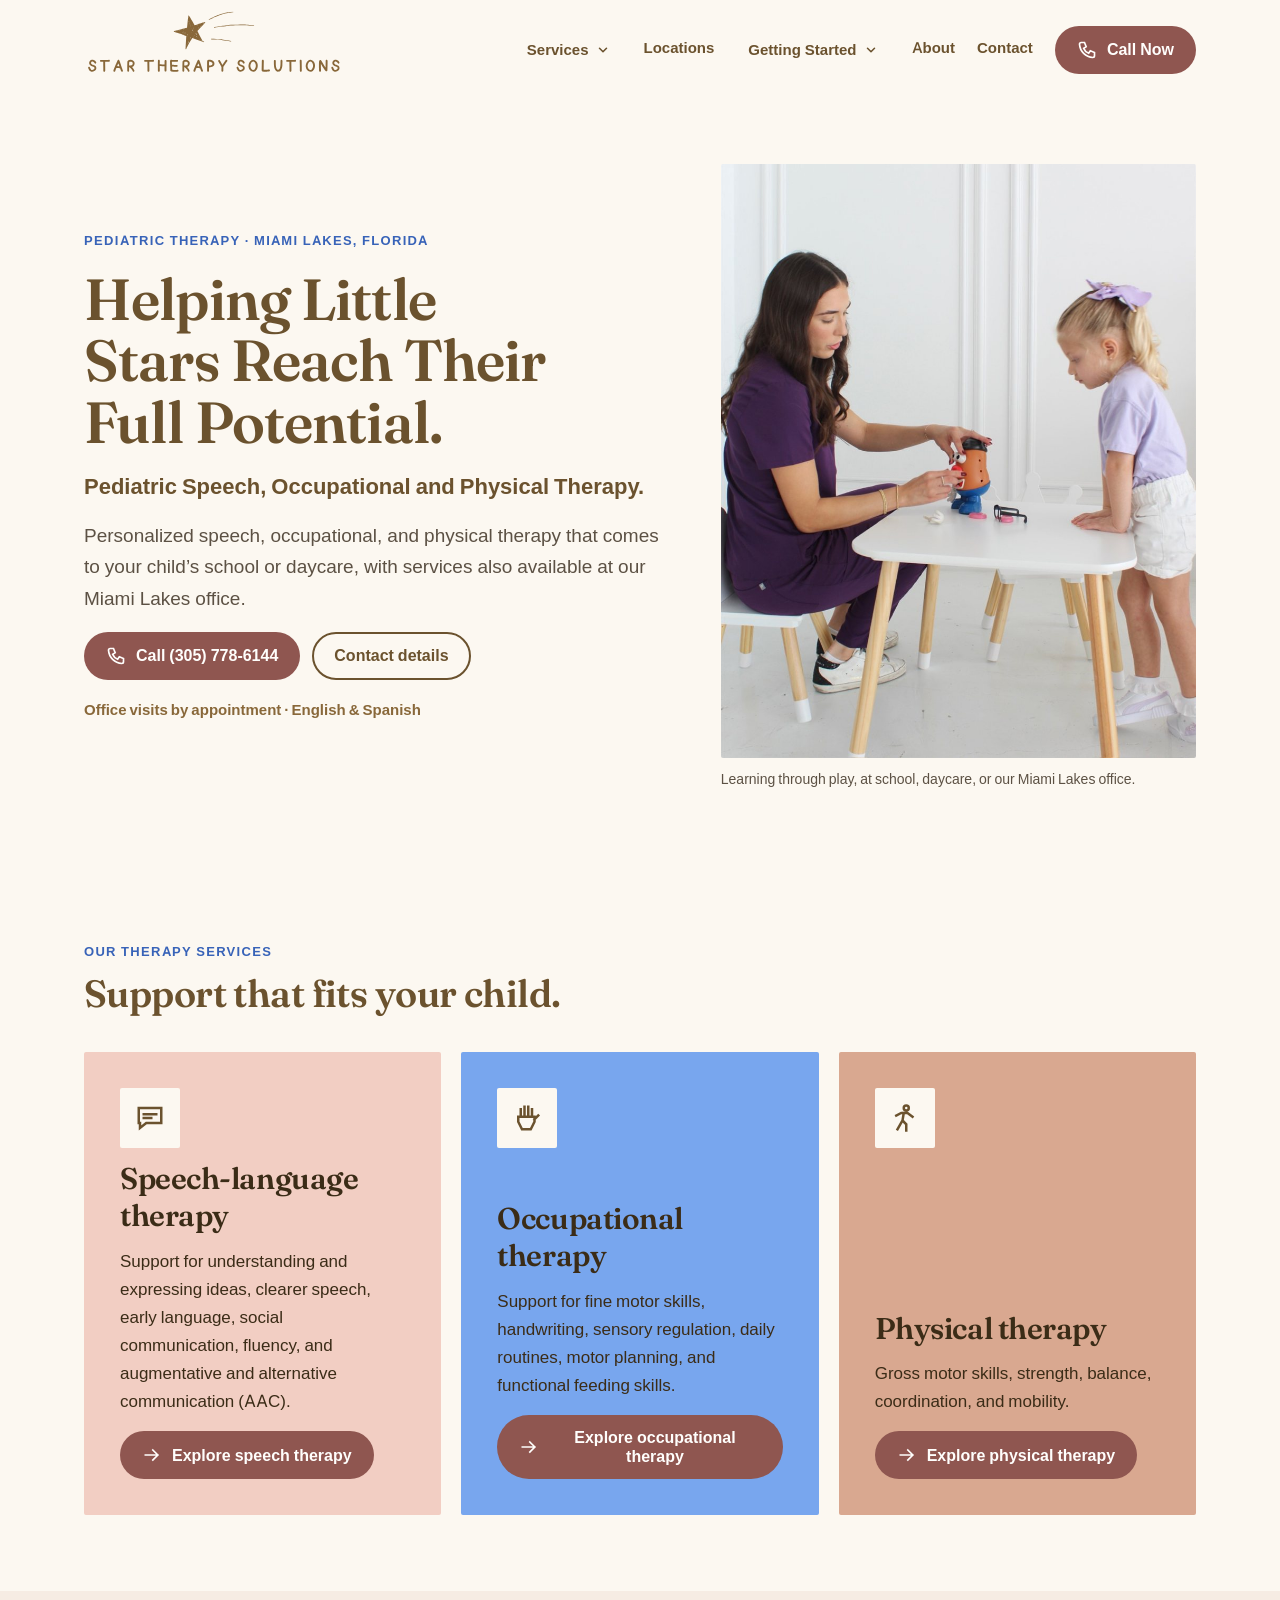
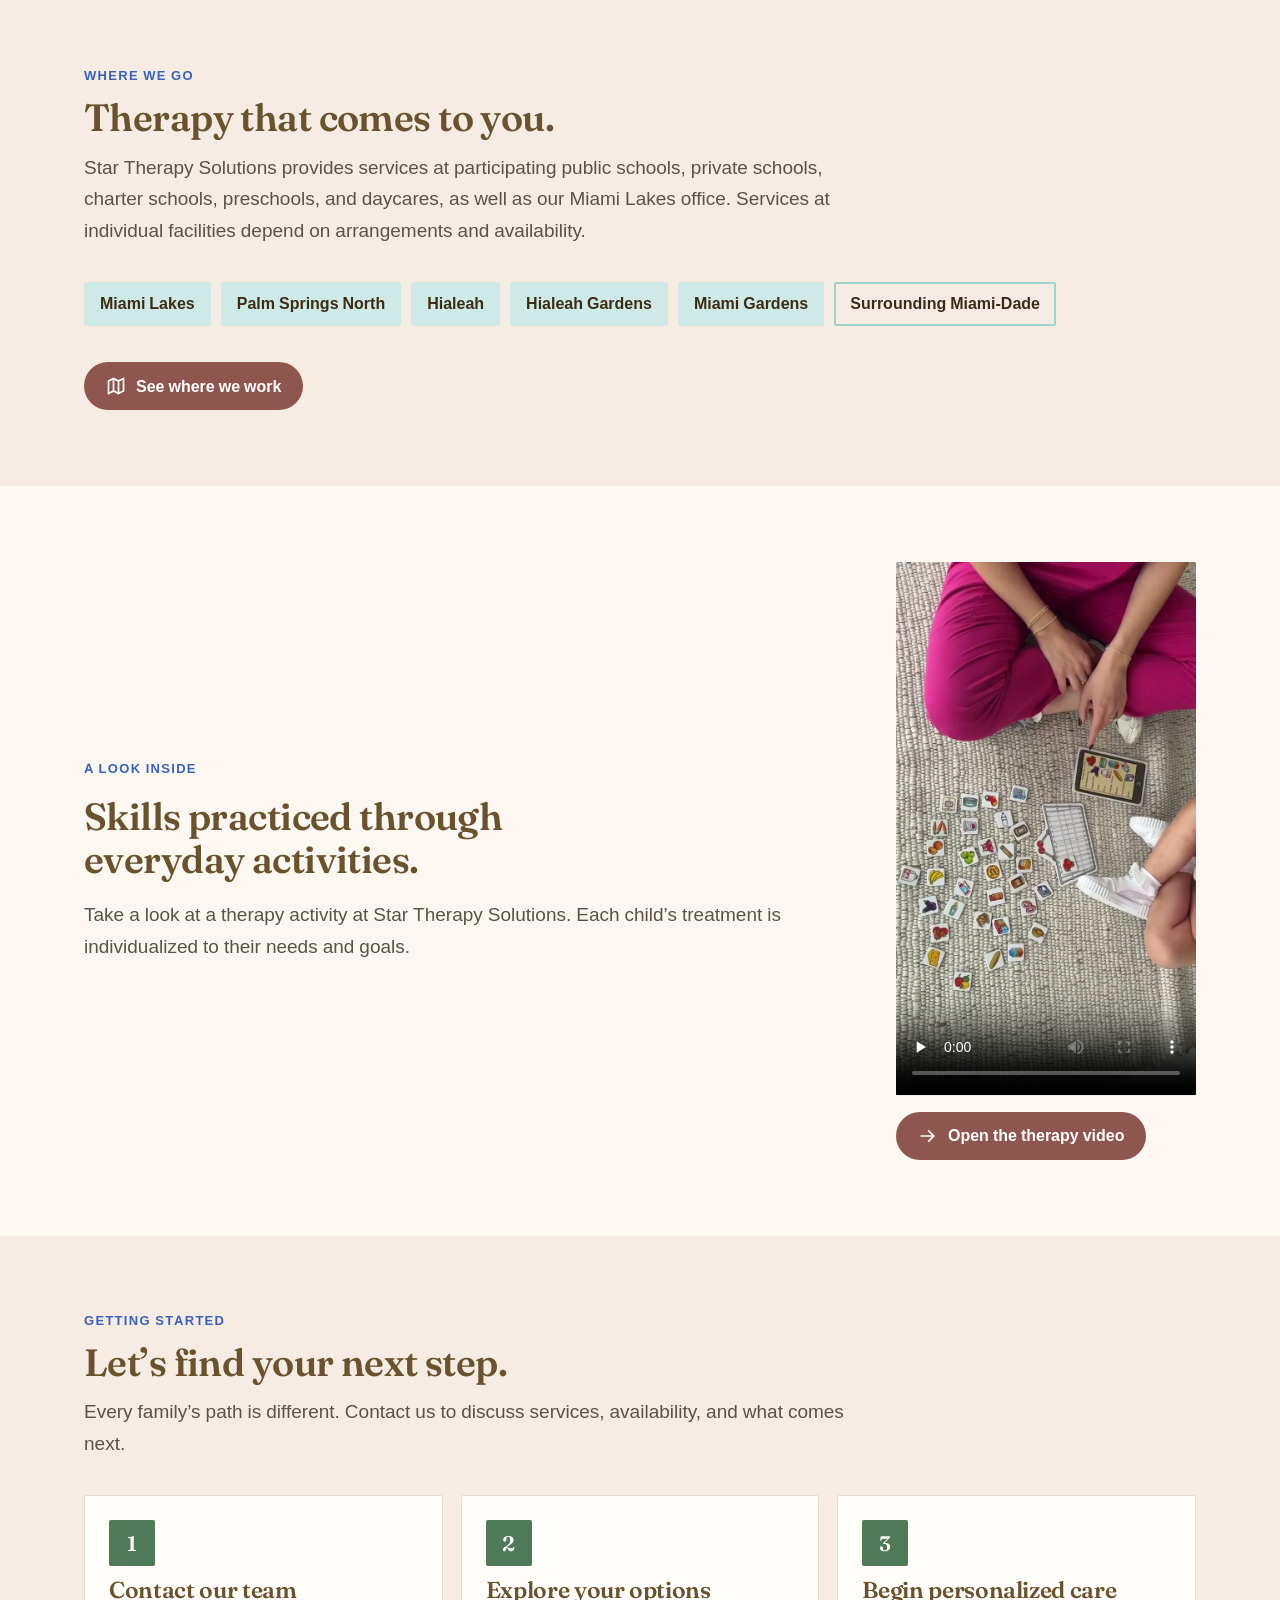
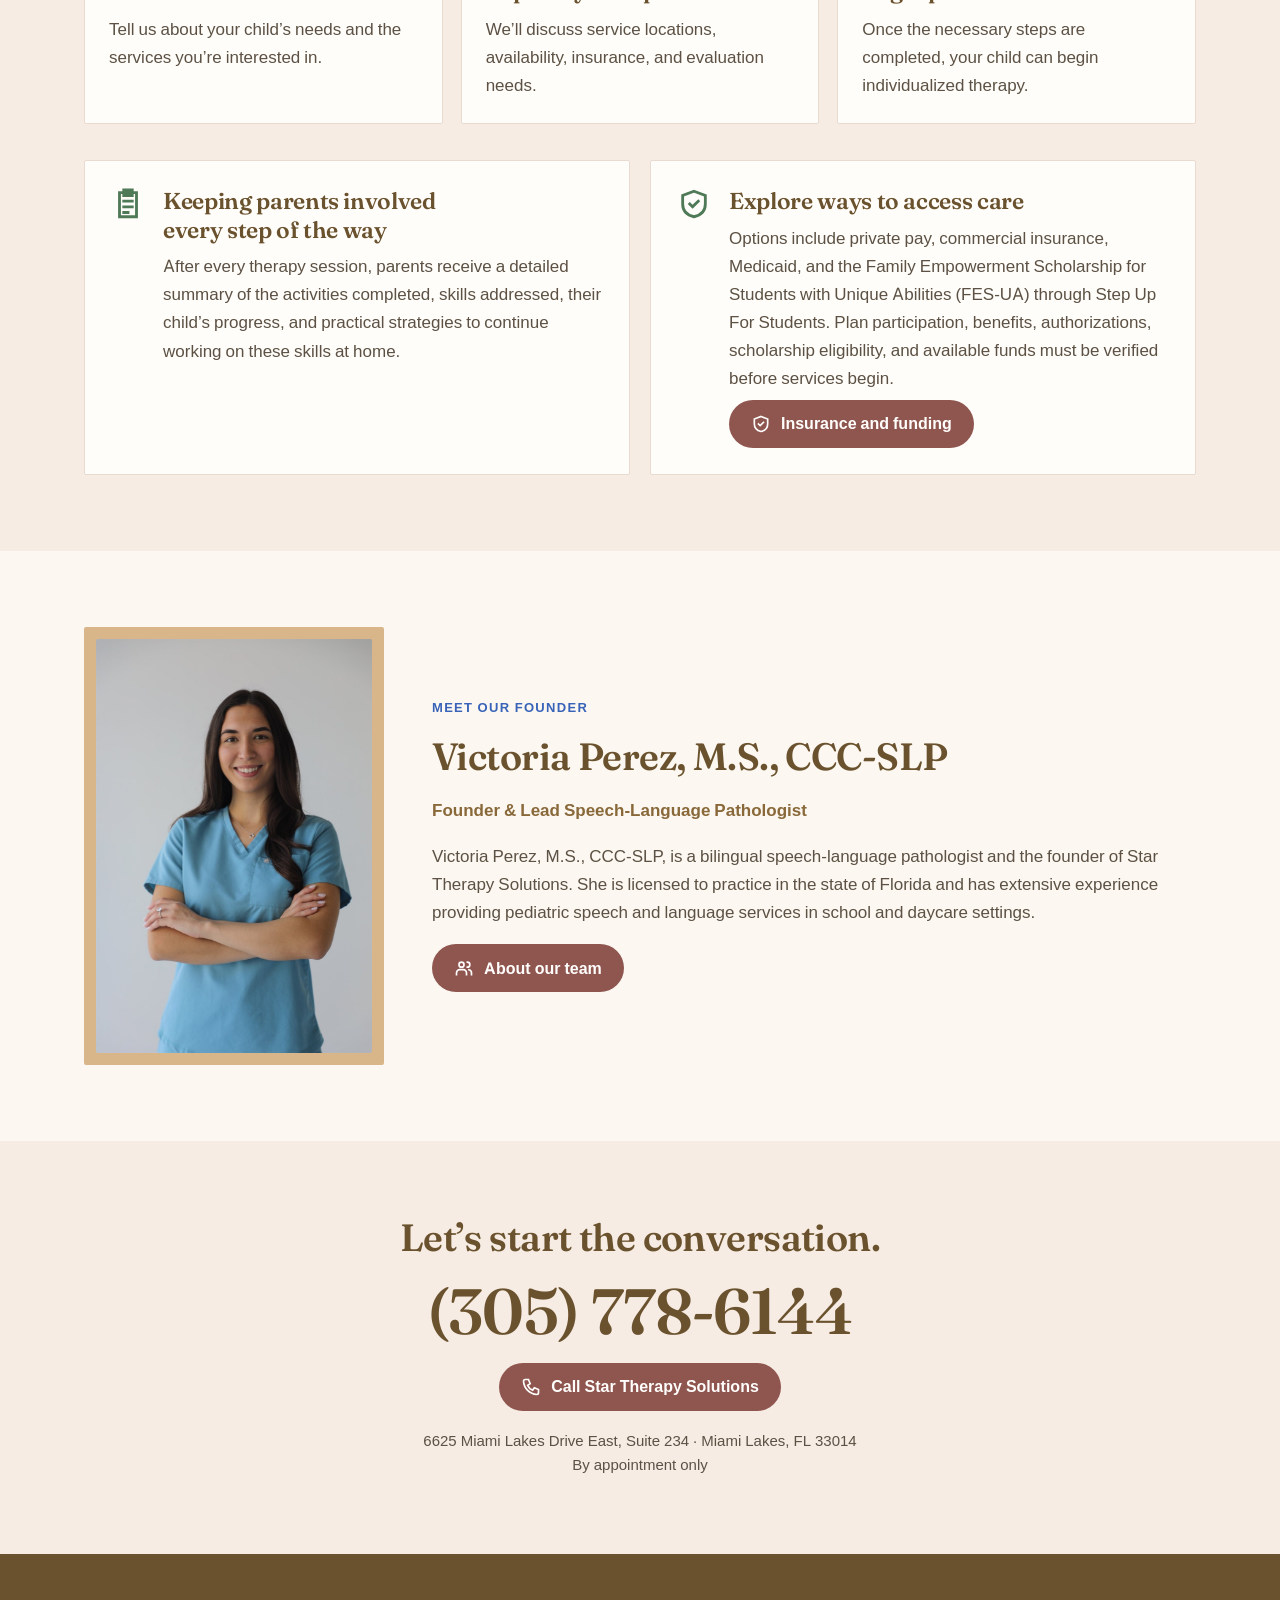
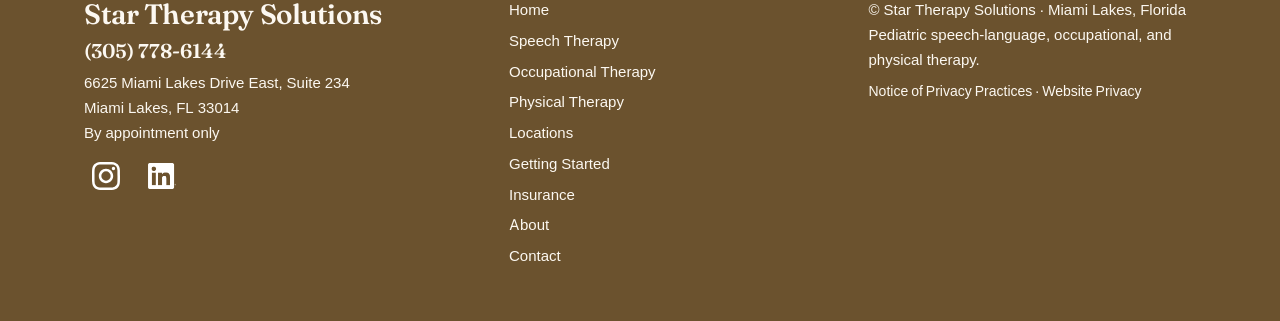
==== commit a0ed702a: "Use 'and' instead of '&' in home hero subtitle Co-Authored-By: Claude Opus 5.5 <noreply@anthropic.co" ====
--- a/index.html
+++ b/index.html
@@ -56,7 +56,7 @@
         <div class="stack">
           <p class="eyebrow">Pediatric therapy · Miami Lakes, Florida</p>
           <h1 id="hero-title">Helping Little Stars Reach Their Full Potential.</h1>
-          <p class="hero-subtitle">Pediatric Speech, Occupational &amp; Physical Therapy.</p>
+          <p class="hero-subtitle">Pediatric Speech, Occupational and Physical Therapy.</p>
           <p class="lede">Personalized speech, occupational, and physical therapy that comes to your child’s school or daycare, with services also available at our Miami Lakes office.</p>
           <div class="actions"><a class="btn" href="tel:+13057786144"><svg class="icon" aria-hidden="true"><use href="assets/icons/icons.svg#phone"></use></svg><span>Call (305) 778-6144</span></a><a class="btn ghost" href="contact/">Contact details</a></div>
           <p class="note">Office visits by appointment · English &amp; Spanish</p>
--- a/assets/css/site.css
+++ b/assets/css/site.css
@@ -247,3 +247,5 @@
 
 .desktop-nav .nav-group{position:static}
 .nav-dropdown.mega-menu{right:24px}
+
+.media figure > .actions{margin-top:16px}
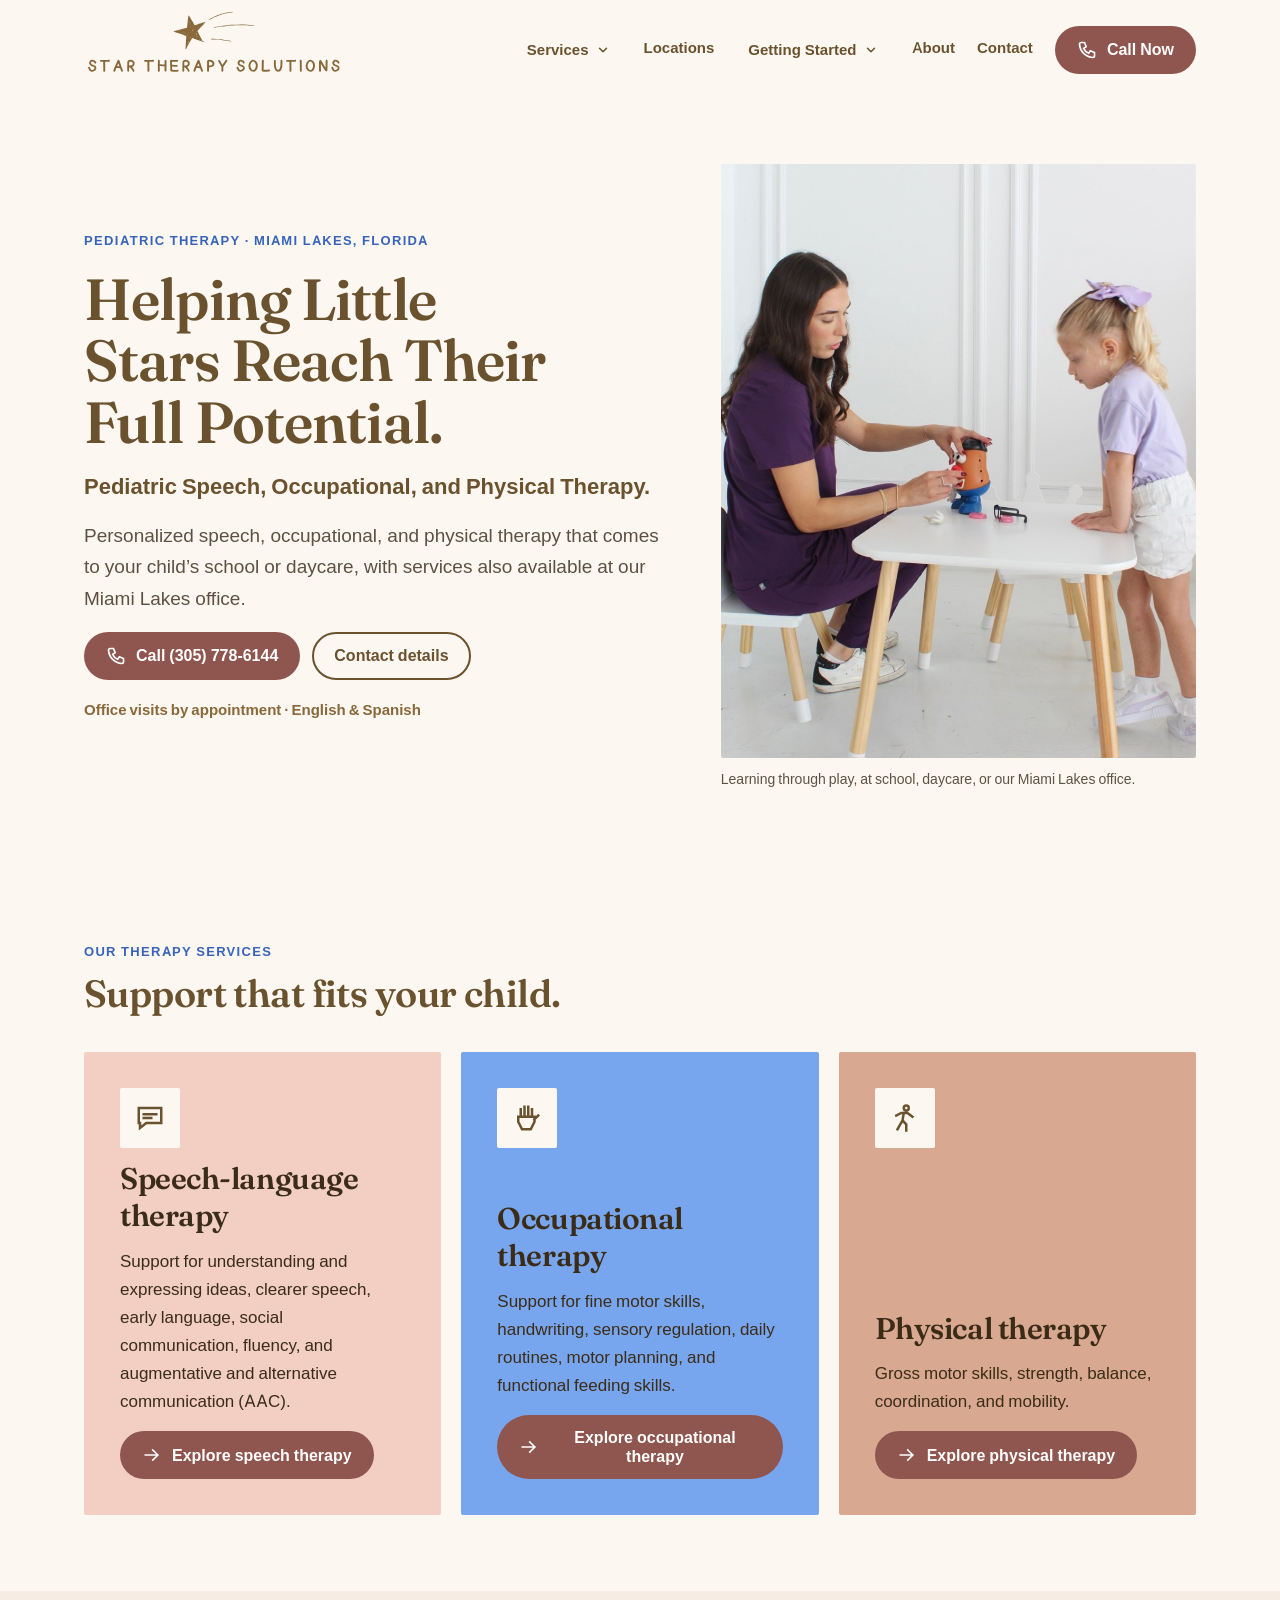
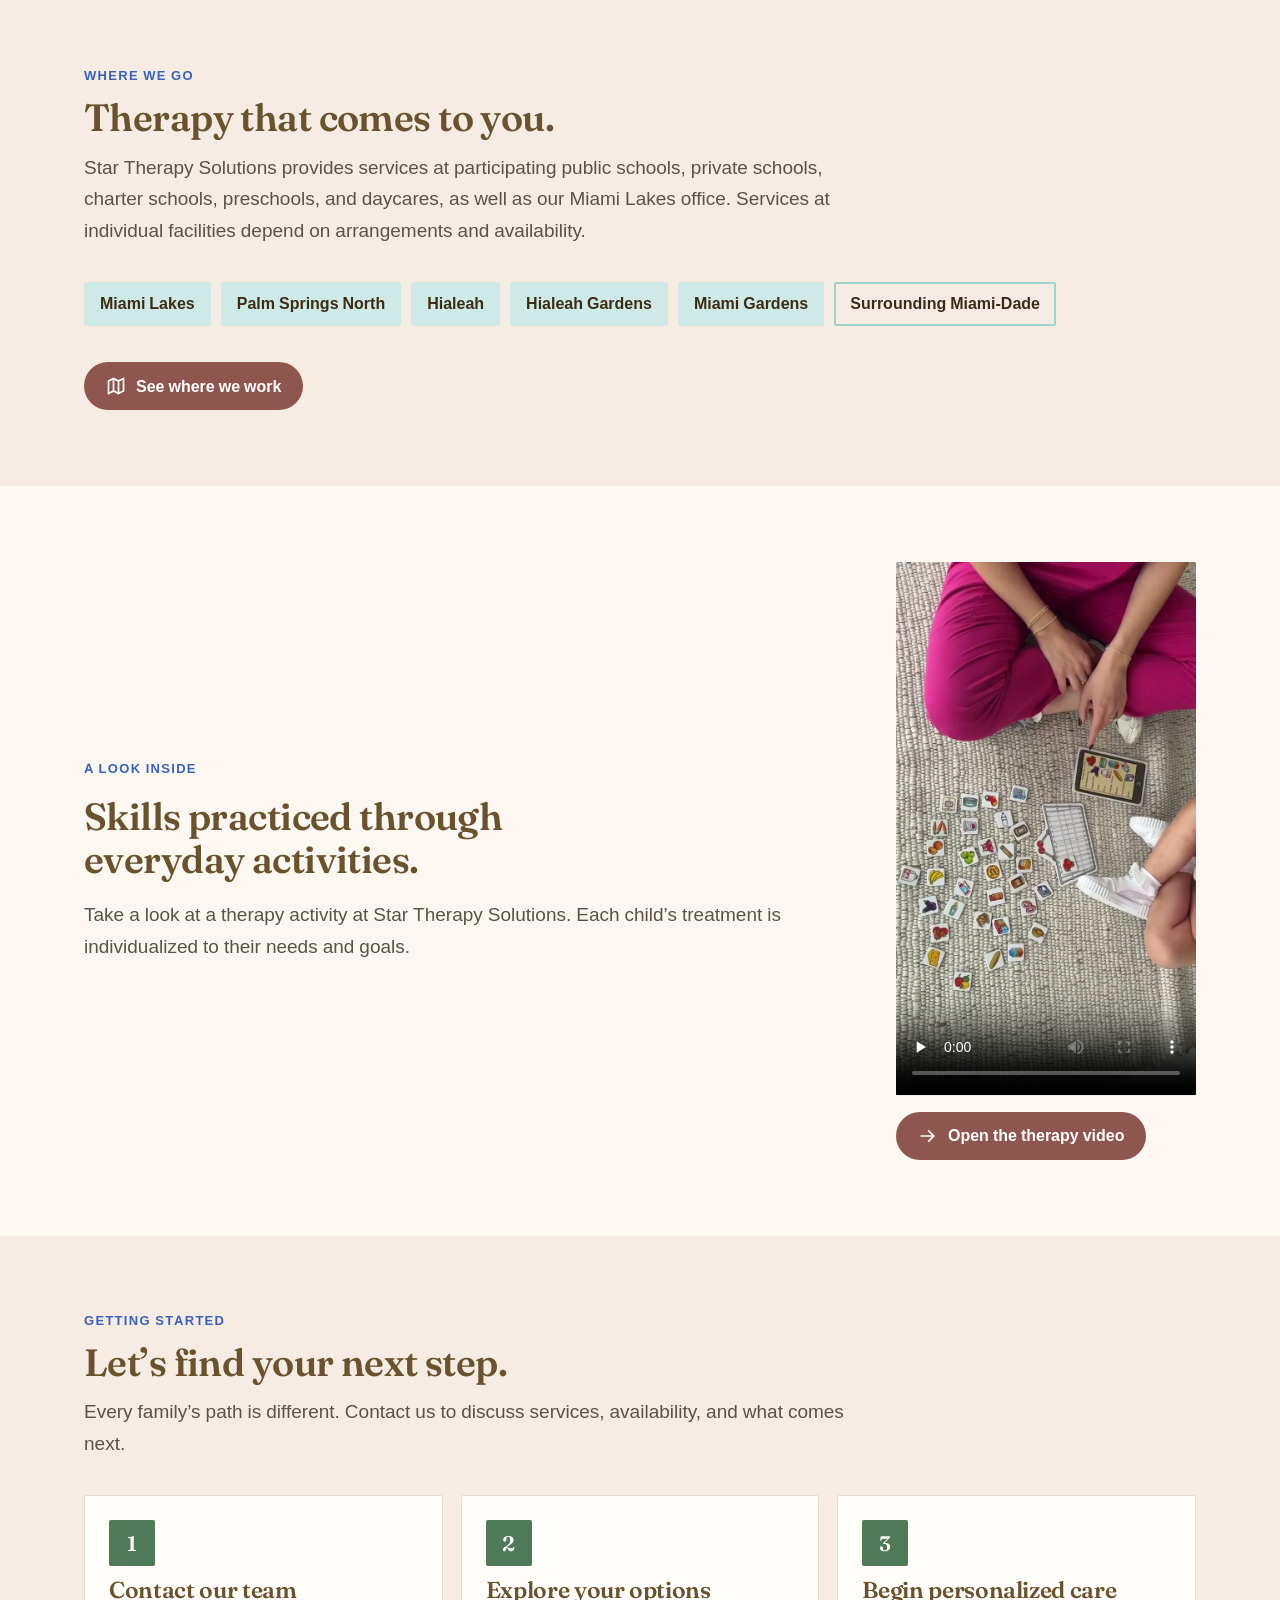
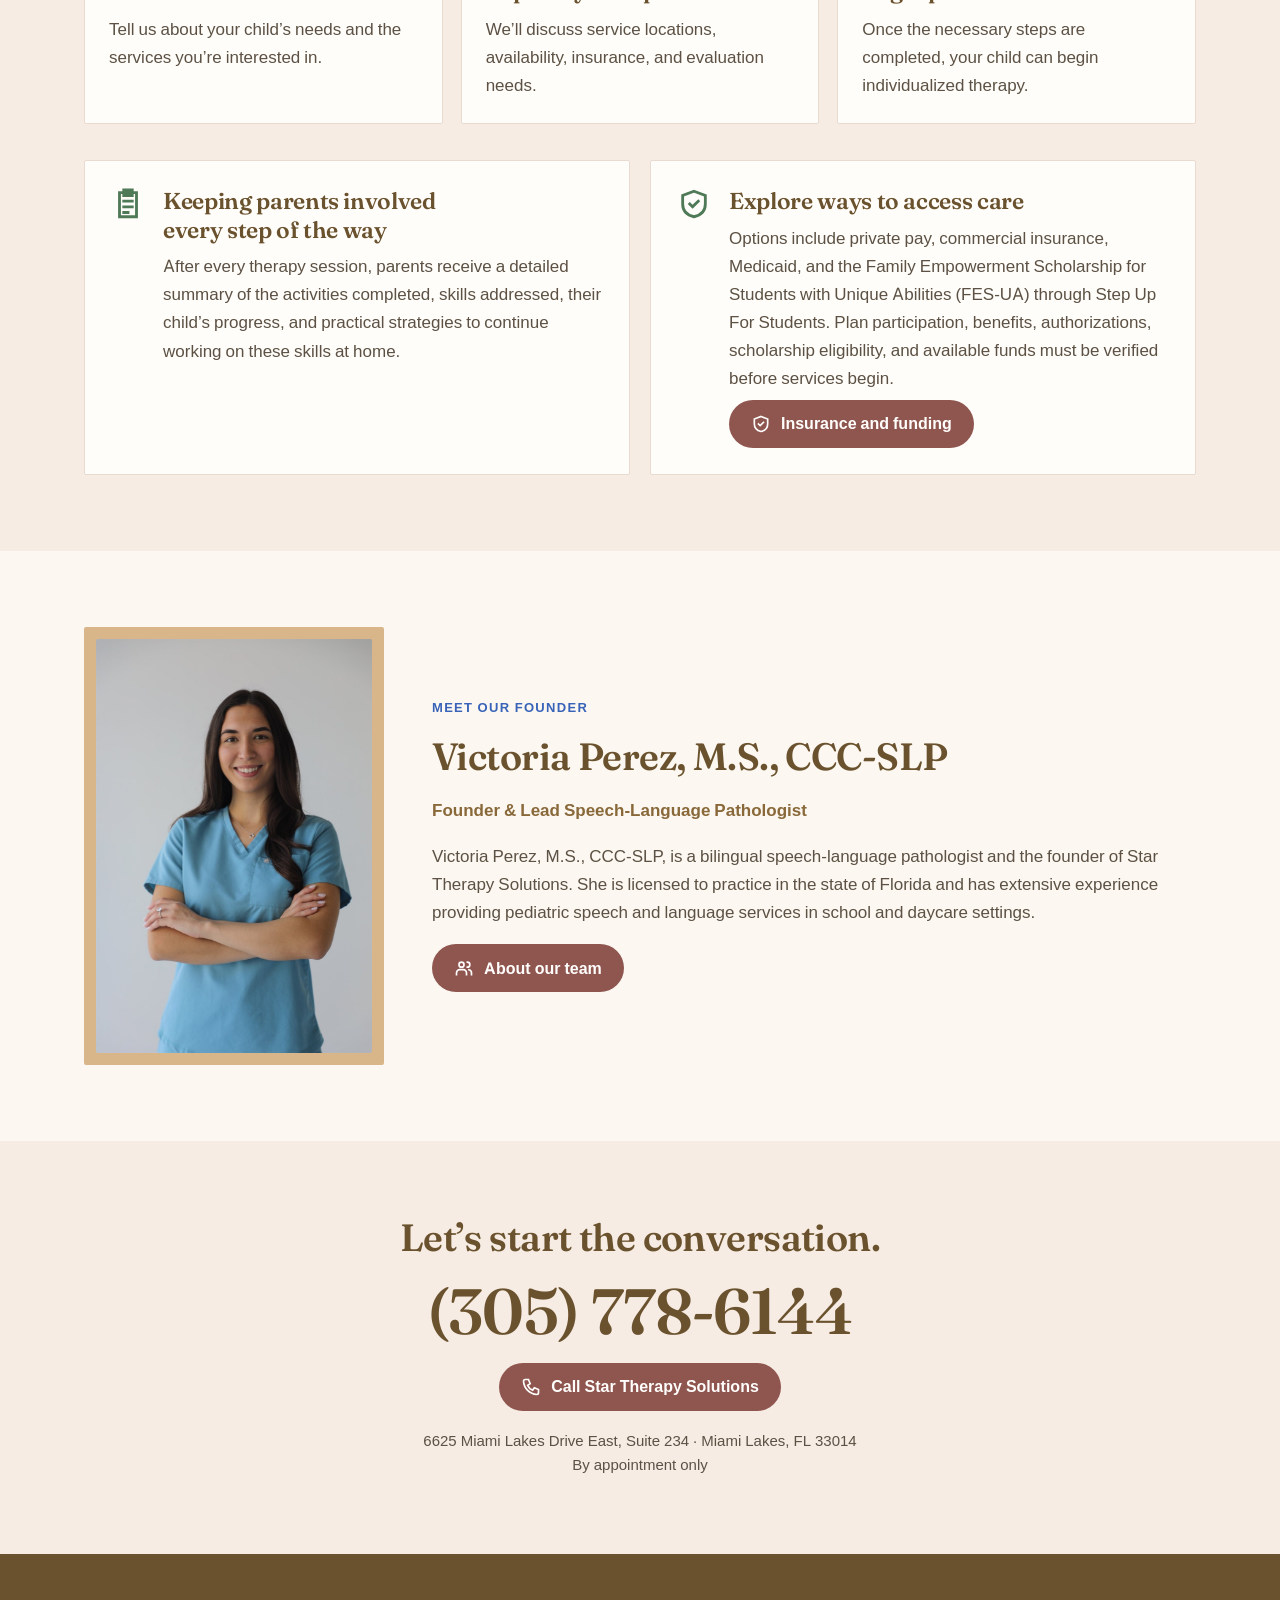
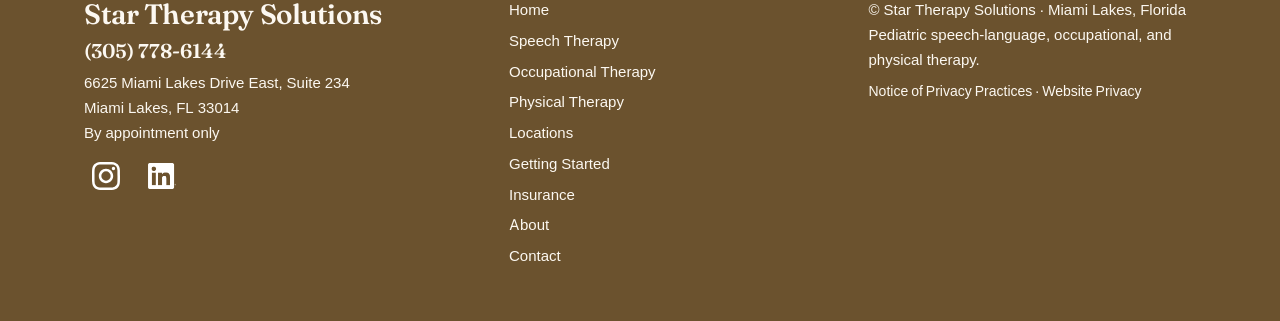
==== commit b8f3b8d6: "Add serial comma to homepage hero subtitle Co-Authored-By: Claude Opus 5.5 <noreply@anthropic.com> C" ====
--- a/index.html
+++ b/index.html
@@ -56,7 +56,7 @@
         <div class="stack">
           <p class="eyebrow">Pediatric therapy · Miami Lakes, Florida</p>
           <h1 id="hero-title">Helping Little Stars Reach Their Full Potential.</h1>
-          <p class="hero-subtitle">Pediatric Speech, Occupational and Physical Therapy.</p>
+          <p class="hero-subtitle">Pediatric Speech, Occupational, and Physical Therapy.</p>
           <p class="lede">Personalized speech, occupational, and physical therapy that comes to your child’s school or daycare, with services also available at our Miami Lakes office.</p>
           <div class="actions"><a class="btn" href="tel:+13057786144"><svg class="icon" aria-hidden="true"><use href="assets/icons/icons.svg#phone"></use></svg><span>Call (305) 778-6144</span></a><a class="btn ghost" href="contact/">Contact details</a></div>
           <p class="note">Office visits by appointment · English &amp; Spanish</p>
